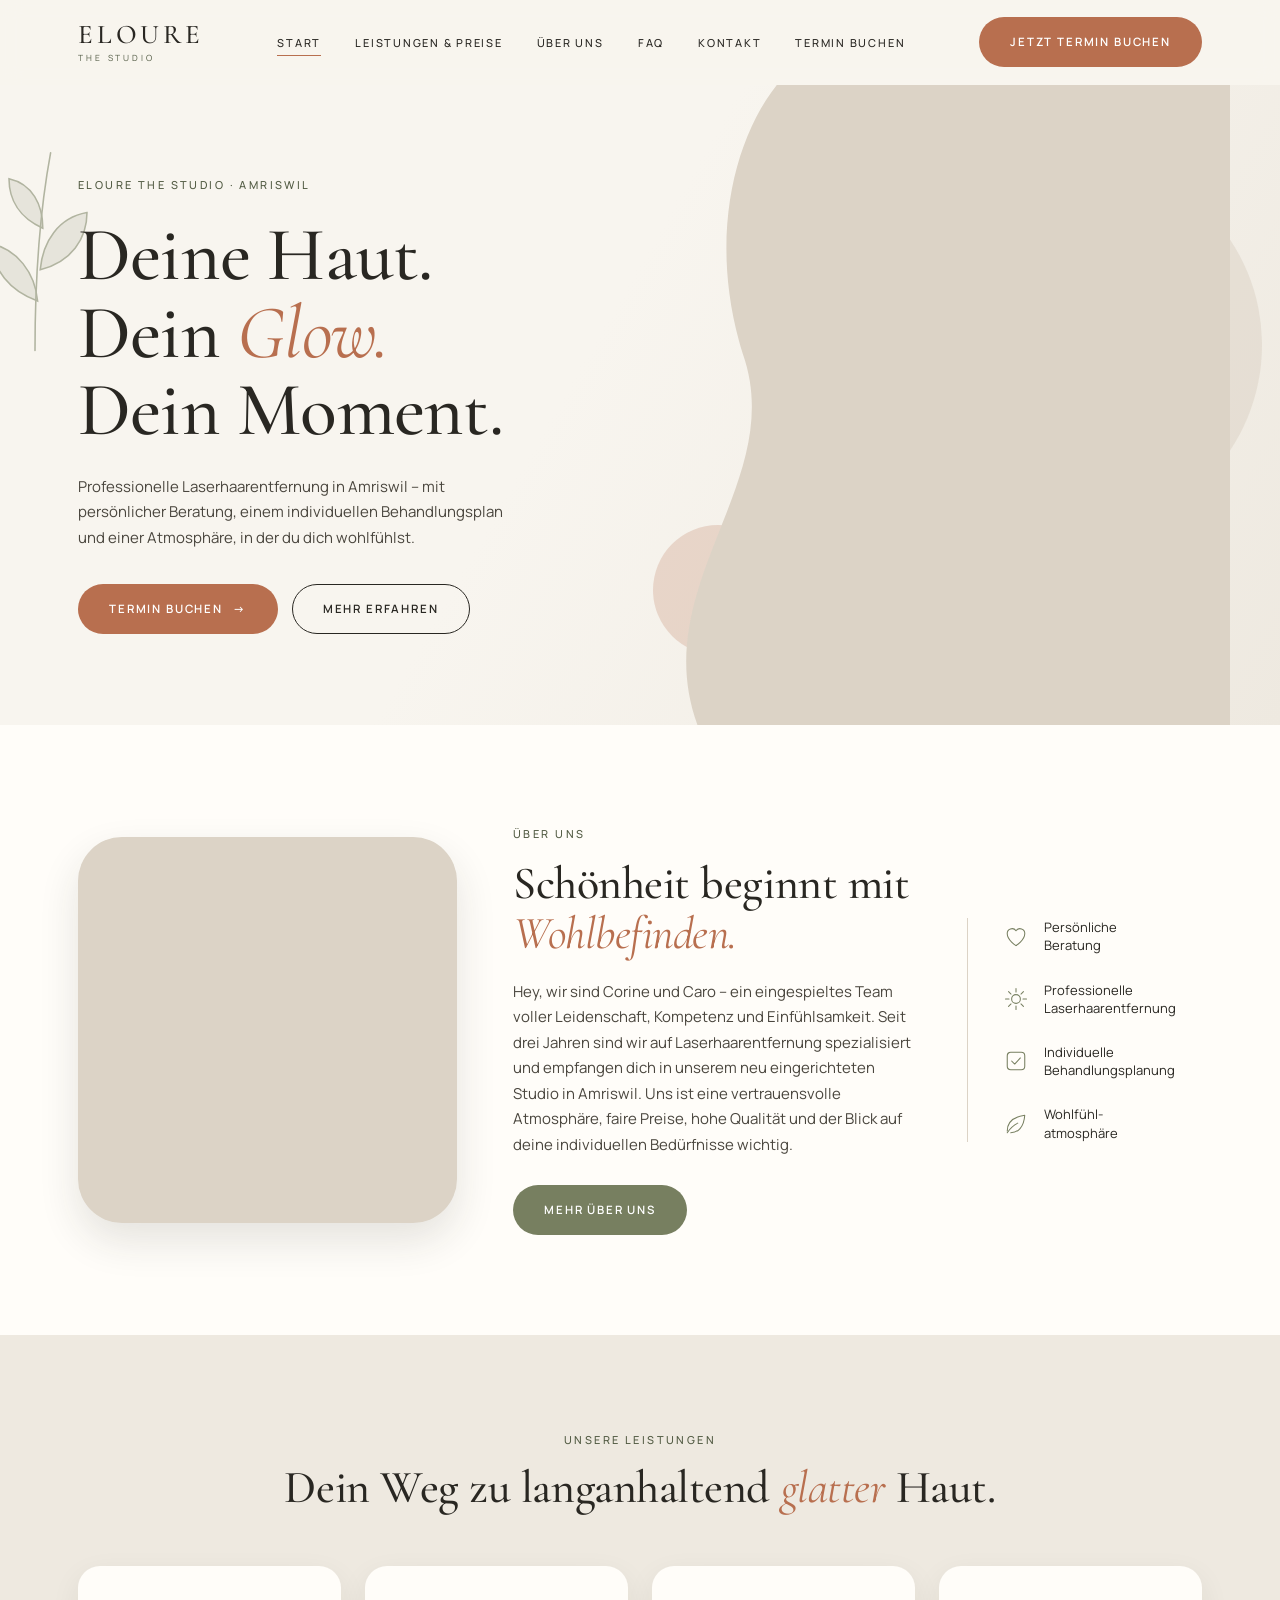
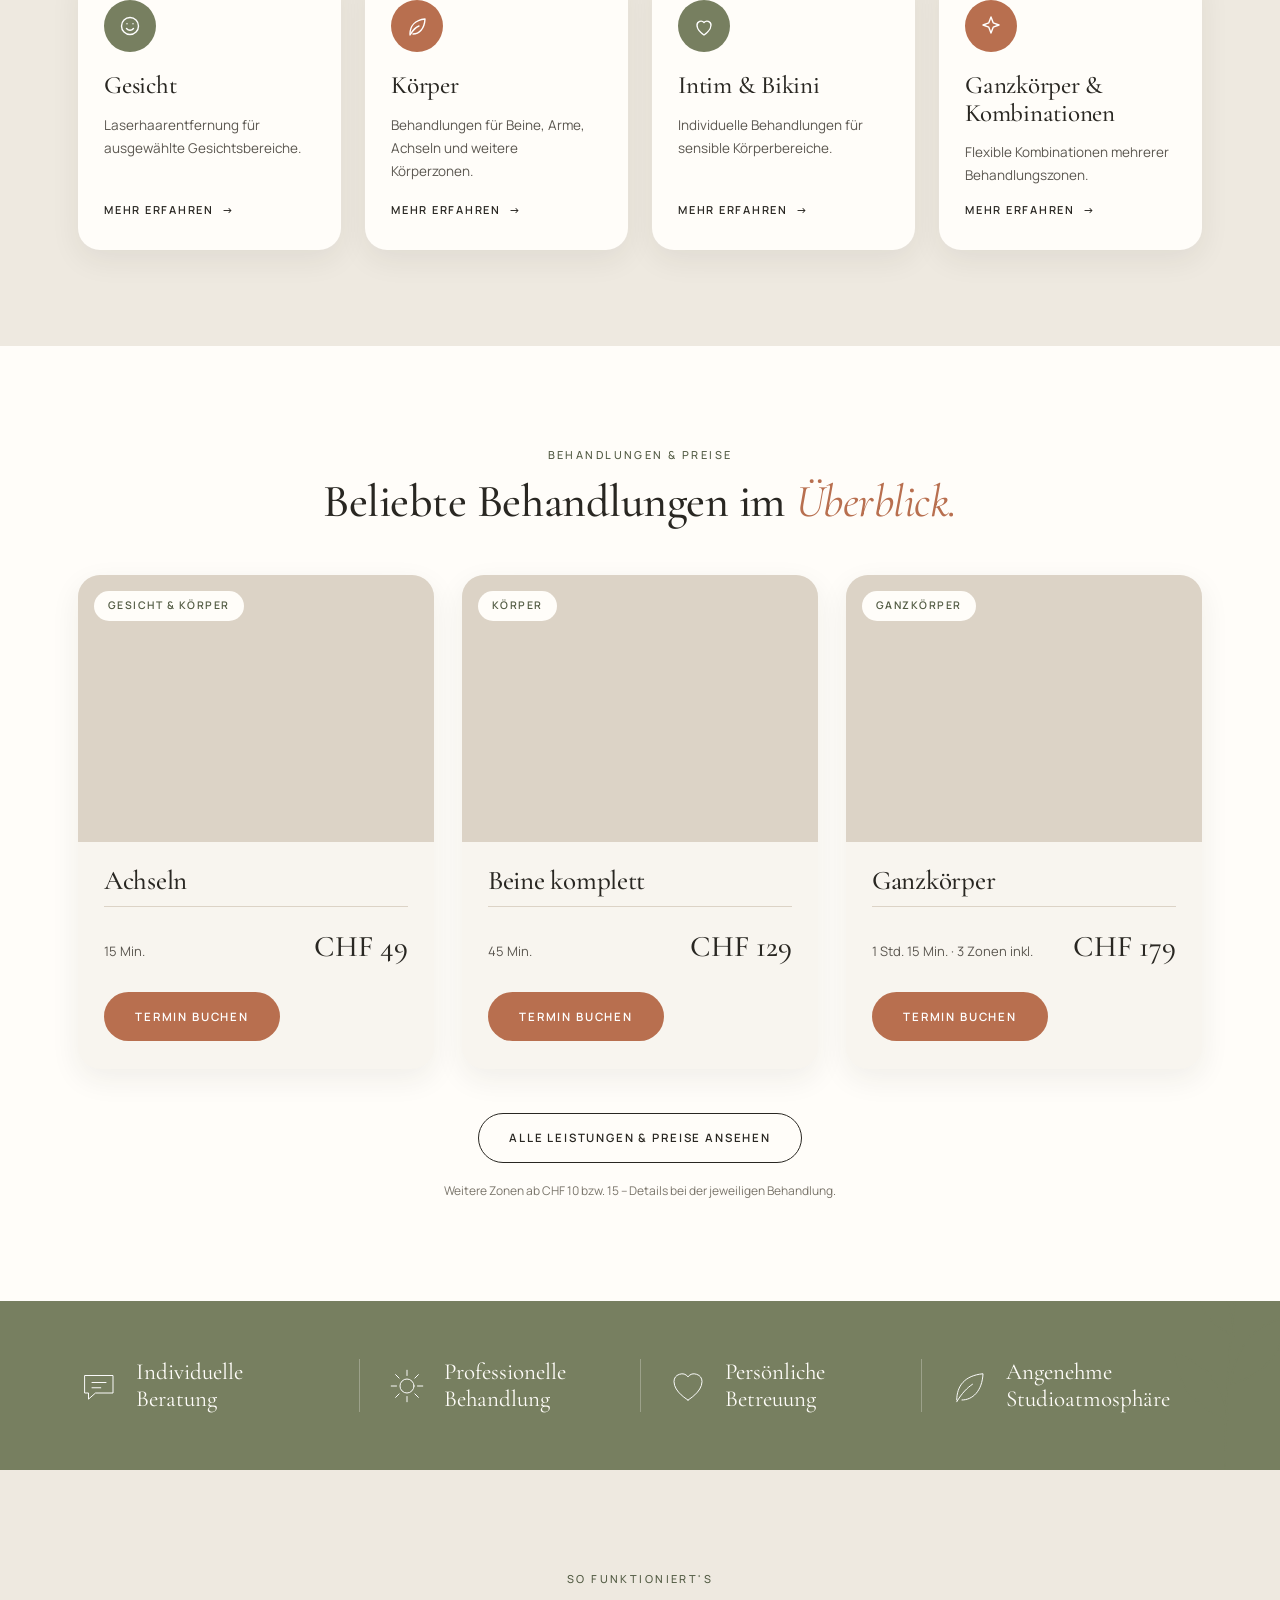
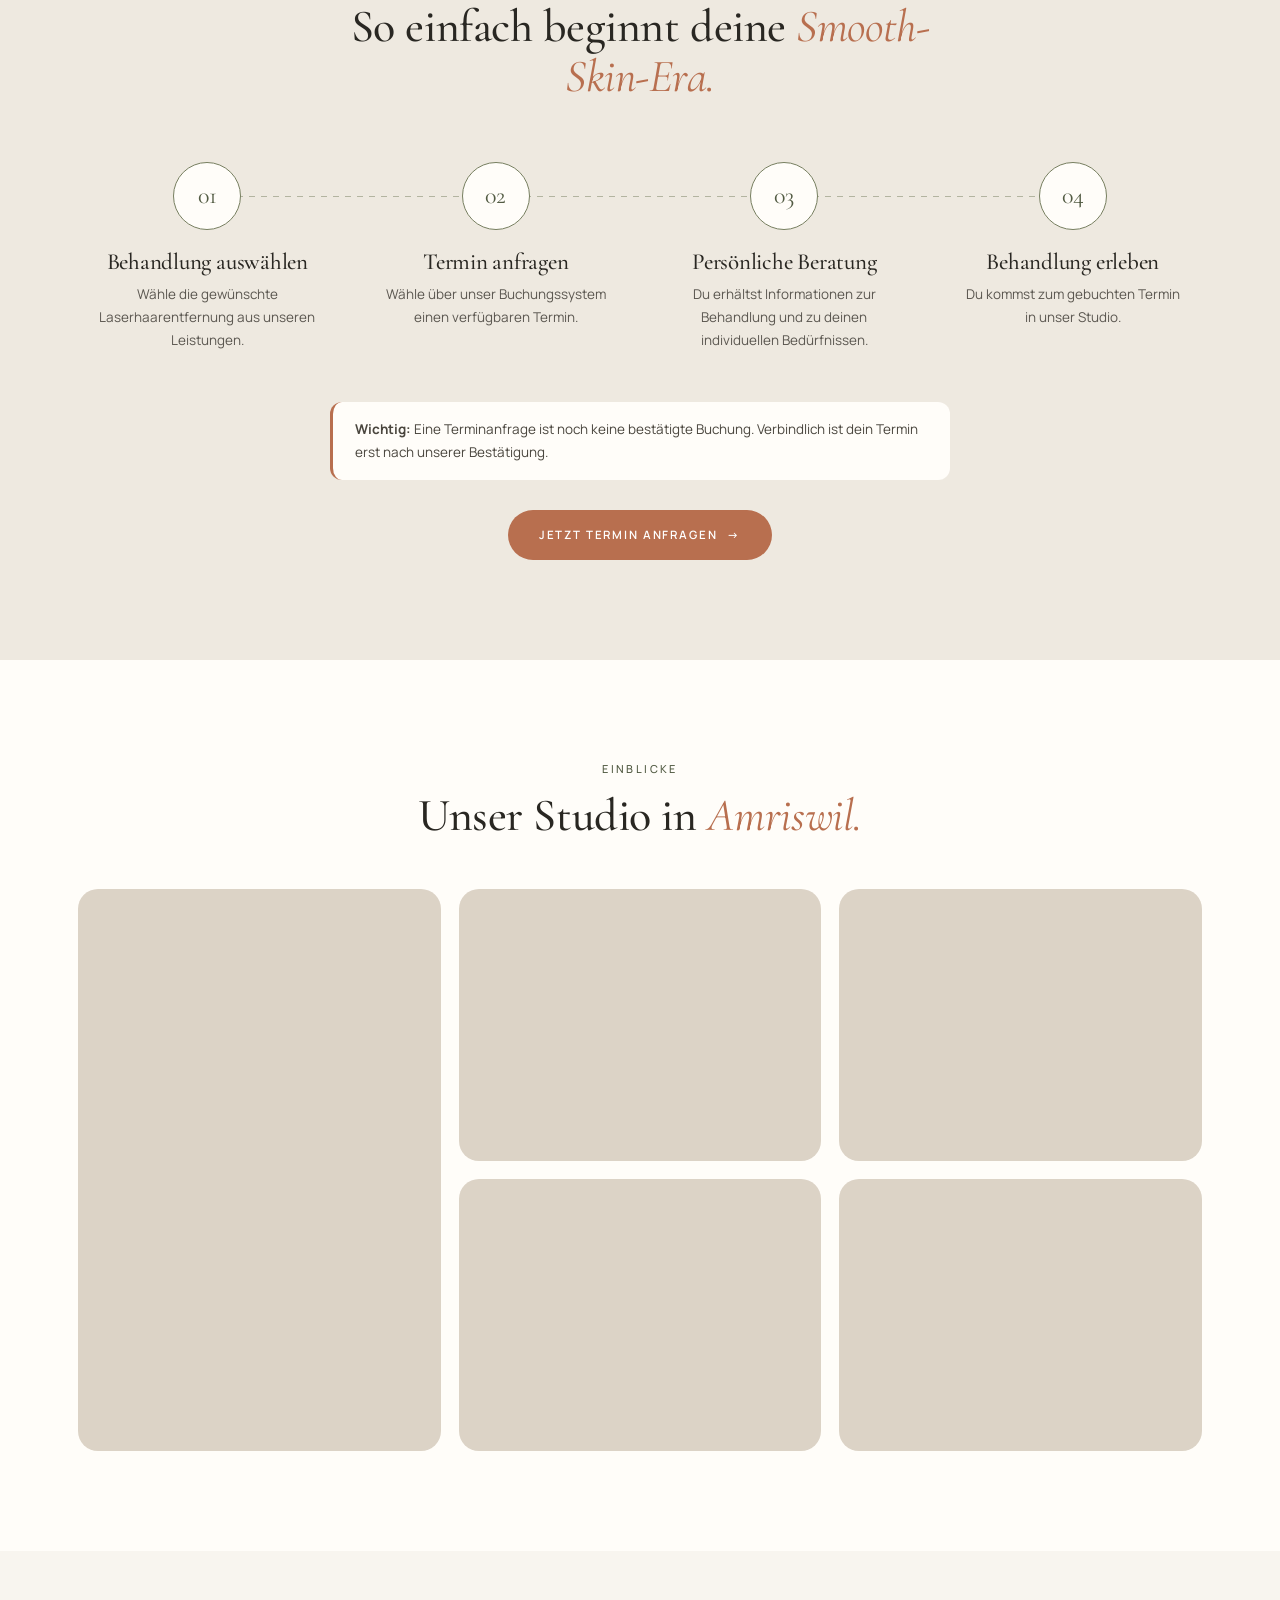
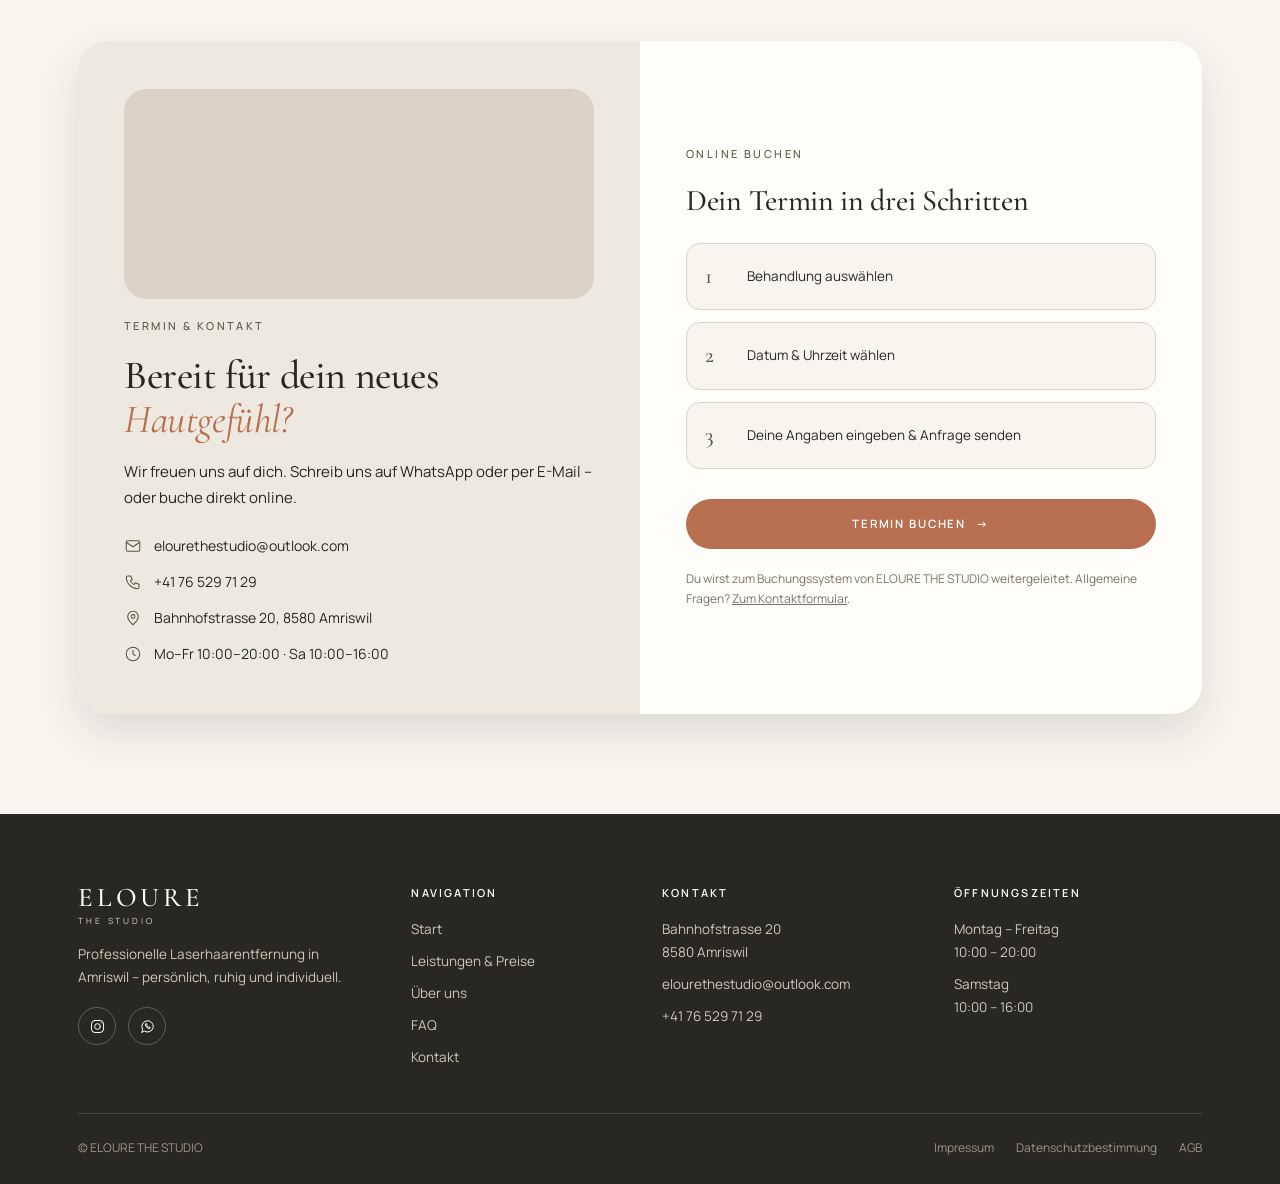
==== index.html @ a0a32c41 "ELOURE THE STUDIO: homepage prototype and Wix build guide Co-Authored-By: Claude Sonnet 5.5 <noreply" ====
<!doctype html>
<html lang="de">
<head>
<meta charset="utf-8">
<meta name="viewport" content="width=device-width, initial-scale=1">
<title>Laserhaarentfernung Amriswil | ELOURE THE STUDIO</title>
<meta name="description" content="Laserhaarentfernung in Amriswil bei ELOURE THE STUDIO: persönliche Beratung, transparente Preise und Behandlungen für Gesicht, Körper und Intimbereich. Jetzt Termin buchen.">
<link rel="preconnect" href="https://fonts.googleapis.com">
<link rel="preconnect" href="https://fonts.gstatic.com" crossorigin>
<link href="https://fonts.googleapis.com/css2?family=Cormorant+Garamond:ital,wght@0,400;0,500;0,600;1,400;1,500&family=DM+Serif+Display&family=Manrope:wght@400;500;600&display=swap" rel="stylesheet">
<style>
:root{
  --ivory:#F8F5EF; --cream:#EEE9E0; --white:#FFFDF9;
  --olive:#777F60; --olive-deep:#525B43; --terra:#B86F4F; --terra-dark:#a35f41;
  --espresso:#292722; --beige:#DCD3C6;
  --serif:'Cormorant Garamond',Georgia,serif; --display:'DM Serif Display',Georgia,serif; --sans:'Manrope',system-ui,sans-serif;
  --shadow:0 10px 30px rgba(41,39,34,.07); --shadow-lg:0 18px 40px rgba(41,39,34,.12);
  --ease:cubic-bezier(.22,.61,.36,1);
}
*{box-sizing:border-box;margin:0;padding:0}
html{scroll-behavior:smooth}
body{background:var(--ivory);color:var(--espresso);font-family:var(--sans);font-size:15px;line-height:1.7;-webkit-font-smoothing:antialiased;overflow-x:hidden}
img{display:block;max-width:100%}
a{color:inherit;text-decoration:none}
.wrap{max-width:1180px;margin:0 auto;padding:0 28px}
h1,h2,h3{font-family:var(--serif);font-weight:500;line-height:1.1;letter-spacing:-.01em}
h2{font-size:clamp(32px,4vw,46px)}
em.script{font-style:italic;color:var(--terra);font-weight:400}
.eyebrow{font-size:11px;letter-spacing:.22em;text-transform:uppercase;color:var(--olive-deep);font-weight:500}
.center{text-align:center}

/* buttons */
.btn{display:inline-flex;align-items:center;gap:10px;padding:14px 30px;border-radius:999px;font-size:11.5px;font-weight:600;letter-spacing:.16em;text-transform:uppercase;border:1px solid transparent;cursor:pointer;transition:transform .35s var(--ease),background .35s,box-shadow .35s,color .35s;font-family:var(--sans)}
.btn:hover{transform:translateY(-2px);box-shadow:0 10px 22px rgba(41,39,34,.14)}
.btn-terra{background:var(--terra);color:#fff}.btn-terra:hover{background:var(--terra-dark)}
.btn-olive{background:var(--olive);color:#fff}.btn-olive:hover{background:var(--olive-deep)}
.btn-ghost{border-color:var(--espresso);color:var(--espresso)}.btn-ghost:hover{background:var(--espresso);color:var(--ivory)}
.btn .arr{transition:transform .35s var(--ease)}.btn:hover .arr{transform:translateX(4px)}
.link{font-size:11px;letter-spacing:.16em;text-transform:uppercase;font-weight:600;display:inline-flex;gap:8px;align-items:center}
.link span{transition:transform .35s var(--ease)}.link:hover span{transform:translateX(4px)}

/* header */
header{position:sticky;top:0;z-index:50;background:rgba(248,245,239,.94);backdrop-filter:blur(10px);border-bottom:1px solid transparent;transition:border-color .3s}
header.scrolled{border-color:var(--beige)}
.nav{display:flex;align-items:center;justify-content:space-between;height:84px;gap:24px}
.logo{display:flex;flex-direction:column;line-height:1;font-family:var(--serif)}
.logo b{font-weight:500;font-size:27px;letter-spacing:.14em}
.logo small{font-family:var(--sans);font-size:8.5px;letter-spacing:.34em;margin-top:6px;color:var(--olive-deep)}
nav ul{display:flex;gap:34px;list-style:none}
nav a{font-size:11px;letter-spacing:.16em;text-transform:uppercase;font-weight:500;position:relative;padding:6px 0}
nav a::after{content:"";position:absolute;left:0;bottom:0;height:1px;width:100%;background:var(--terra);transform:scaleX(0);transform-origin:left;transition:transform .4s var(--ease)}
nav a:hover::after,nav a.active::after{transform:scaleX(1)}
.burger{display:none;background:none;border:0;width:40px;height:40px;cursor:pointer}
.burger span{display:block;height:1.5px;background:var(--espresso);margin:7px 8px;transition:.3s}

/* hero */
.hero{position:relative;background:linear-gradient(120deg,var(--ivory) 45%,var(--cream));overflow:hidden}
.hero .wrap{display:grid;grid-template-columns:1.05fr 1fr;align-items:center;min-height:640px;gap:20px}
.hero-copy{padding:70px 0;position:relative;z-index:2}
.hero h1{font-size:clamp(44px,6vw,76px);margin:22px 0 24px;line-height:1.02}
.hero h1 .line{display:block;overflow:hidden}
.hero h1 .line>span{display:block;transform:translateY(105%);animation:rise 1.1s var(--ease) forwards}
.hero h1 .line:nth-child(2)>span{animation-delay:.12s}.hero h1 .line:nth-child(3)>span{animation-delay:.24s}
@keyframes rise{to{transform:none}}
.hero p.lead{max-width:440px;color:#4a463e;margin-bottom:34px}
.hero .btns{display:flex;gap:14px;flex-wrap:wrap}
.hero-visual{position:relative;height:100%;min-height:560px;opacity:0;transform:translateY(26px);animation:fadeUp 1.3s .3s var(--ease) forwards}
@keyframes fadeUp{to{opacity:1;transform:none}}
.blob{position:absolute;border-radius:50%;background:var(--beige);opacity:.55;animation:float 9s ease-in-out infinite}
.blob.b1{width:380px;height:380px;right:-60px;top:70px}
.blob.b2{width:130px;height:130px;left:-10px;bottom:70px;background:var(--terra);opacity:.22;animation-delay:-3s}
@keyframes float{50%{transform:translateY(-14px)}}
.hero-img{position:absolute;inset:0 -28px 0 0;clip-path:url(#heroMask);-webkit-clip-path:url(#heroMask);background-size:cover;background-position:center}
.leaf{position:absolute;opacity:.55;pointer-events:none}
.hero .leaf{left:-30px;top:60px;width:130px;animation:sway 8s ease-in-out infinite;transform-origin:bottom}
@keyframes sway{50%{transform:rotate(4deg)}}

/* about */
.about{background:var(--white);padding:100px 0}
.about .wrap{display:grid;grid-template-columns:1fr 1.05fr .62fr;gap:56px;align-items:center}
.about-img{position:relative}
.about-img .photo{aspect-ratio:1/1.02;border-radius:44px 44px 44px 44px;background-size:cover;background-position:center;box-shadow:var(--shadow-lg)}
.about-img::before{content:"";position:absolute;left:-26px;bottom:-26px;width:170px;height:170px;border-radius:50%;background:var(--cream);z-index:-1}
.about h2{margin:14px 0 20px}
.about p{color:#4a463e;margin-bottom:28px}
.hl{list-style:none;border-left:1px solid var(--beige);padding-left:34px;display:grid;gap:26px}
.hl li{display:flex;gap:14px;align-items:center;font-size:13px;line-height:1.4}
.hl svg{flex:none;width:28px;height:28px;stroke:var(--olive);fill:none;stroke-width:1.2;stroke-linecap:round;stroke-linejoin:round}

/* services */
.services{background:var(--cream);padding:96px 0}
.services h2{margin:12px 0 54px}
.cards{display:grid;grid-template-columns:repeat(4,1fr);gap:24px}
.card{background:var(--white);border-radius:22px;padding:34px 26px 30px;box-shadow:var(--shadow);transition:transform .5s var(--ease),box-shadow .5s;display:flex;flex-direction:column;gap:14px}
.card:hover{transform:translateY(-8px);box-shadow:var(--shadow-lg)}
.ico{width:52px;height:52px;border-radius:50%;display:grid;place-items:center;background:var(--olive);transition:transform .5s var(--ease)}
.card:nth-child(even) .ico{background:var(--terra)}
.card:hover .ico{transform:scale(1.08) rotate(-4deg)}
.ico svg{width:24px;height:24px;stroke:#fff;fill:none;stroke-width:1.4;stroke-linecap:round;stroke-linejoin:round}
.card h3{font-size:25px;margin-top:6px}
.card p{font-size:13.5px;color:#5b5750;flex:1}

/* prices */
.prices{background:var(--white);padding:100px 0}
.prices h2{margin:12px 0 48px}
.pgrid{display:grid;grid-template-columns:repeat(3,1fr);gap:28px}
.pcard{background:var(--ivory);border-radius:22px;overflow:hidden;box-shadow:var(--shadow);transition:transform .5s var(--ease),box-shadow .5s}
.pcard:hover{transform:translateY(-6px);box-shadow:var(--shadow-lg)}
.pimg{aspect-ratio:4/3;overflow:hidden;position:relative}
.pimg div{position:absolute;inset:0;background-size:cover;background-position:center;transition:transform 1.1s var(--ease)}
.pcard:hover .pimg div{transform:scale(1.06)}
.pimg .tag{position:absolute;left:16px;top:16px;z-index:2;background:var(--white);border-radius:999px;padding:6px 14px;font-size:10.5px;letter-spacing:.14em;text-transform:uppercase;font-weight:600;color:var(--olive-deep)}
.pbody{padding:24px 26px 28px}
.pbody h3{font-size:27px}
.meta{display:flex;justify-content:space-between;align-items:baseline;margin:10px 0 20px;font-size:13px;color:#5b5750;border-top:1px solid var(--beige);padding-top:14px}
.meta strong{font-family:var(--serif);font-size:30px;font-weight:500;color:var(--espresso)}
.prices .more{margin-top:44px;text-align:center}
.pnote{font-size:12px;color:#7a756b;text-align:center;margin-top:18px}

/* experience band */
.band{background:var(--olive);color:var(--white);padding:58px 0;position:relative;overflow:hidden}
.band .wrap{display:grid;grid-template-columns:repeat(4,1fr)}
.bi{display:flex;gap:16px;align-items:center;padding:0 26px;border-left:1px solid rgba(255,253,249,.28)}
.bi:first-child{border-left:0;padding-left:0}
.bi svg{flex:none;width:42px;height:42px;stroke:#fff;fill:none;stroke-width:1.1;stroke-linecap:round;stroke-linejoin:round;transition:transform .5s var(--ease)}
.bi:hover svg{transform:translateY(-4px)}
.bi span{font-family:var(--serif);font-size:23px;line-height:1.15}
.band .leaf{right:-20px;bottom:-10px;width:150px;opacity:.35}

/* steps */
.steps{background:var(--cream);padding:100px 0}
.steps h2{margin:12px auto 60px;max-width:640px}
.srow{display:grid;grid-template-columns:repeat(4,1fr);gap:30px;position:relative}
.srow::before{content:"";position:absolute;top:34px;left:12%;right:12%;height:1px;background:var(--beige);background:repeating-linear-gradient(90deg,var(--olive) 0 6px,transparent 6px 12px);opacity:.5}
.step{text-align:center;position:relative}
.sn{width:68px;height:68px;border-radius:50%;background:var(--white);border:1px solid var(--olive);margin:0 auto 20px;display:grid;place-items:center;font-family:var(--serif);font-size:24px;color:var(--olive-deep);transition:.45s var(--ease);position:relative;z-index:1}
.step:hover .sn{background:var(--olive);color:#fff;transform:translateY(-4px)}
.step h3{font-size:23px;margin-bottom:8px}
.step p{font-size:13.5px;color:#5b5750;max-width:220px;margin:0 auto}
.snote{max-width:620px;margin:50px auto 30px;background:var(--white);border-left:3px solid var(--terra);border-radius:12px;padding:16px 22px;font-size:13.5px;color:#4a463e}
.steps .cta{text-align:center}

/* gallery */
.gallery{background:var(--white);padding:100px 0}
.gallery h2{margin:12px 0 48px}
.ggrid{display:grid;grid-template-columns:repeat(3,1fr);gap:18px}
.g{border-radius:20px;overflow:hidden;position:relative}
.g div{background-size:cover;background-position:center;transition:transform 1.1s var(--ease);height:100%;aspect-ratio:4/3}
.g:hover div{transform:scale(1.06)}
.g.tall{grid-row:span 2}.g.tall div{aspect-ratio:auto;min-height:100%}
.g.crop div{background-size:auto 150%;background-position:78% 0}

/* contact */
.contact{background:var(--ivory);padding:90px 0 100px}
.cbox{display:grid;grid-template-columns:1fr 1fr;background:var(--white);border-radius:30px;overflow:hidden;box-shadow:var(--shadow-lg)}
.cleft{background:var(--cream);padding:48px 46px;display:flex;flex-direction:column;gap:18px;position:relative}
.cleft .photo{height:210px;border-radius:22px;background-size:cover;background-position:center}
.cleft h2{font-size:clamp(30px,3.4vw,40px)}
.cd{display:grid;gap:12px;font-size:14px;margin-top:6px}
.cd div{display:flex;gap:12px;align-items:flex-start}
.cd svg{flex:none;width:18px;height:18px;margin-top:3px;stroke:var(--olive-deep);fill:none;stroke-width:1.4;stroke-linecap:round;stroke-linejoin:round}
.cd a:hover{color:var(--terra)}
.cright{padding:48px 46px;display:flex;flex-direction:column;justify-content:center;gap:20px}
.cright h3{font-size:30px}
.bk{display:grid;gap:12px;margin:6px 0 10px}
.bk div{display:flex;align-items:center;gap:14px;padding:14px 18px;border:1px solid var(--beige);border-radius:14px;font-size:13.5px;background:var(--ivory)}
.bk b{font-family:var(--serif);font-size:22px;color:var(--olive-deep);font-weight:500;width:28px}
.cright small{font-size:12px;color:#7a756b}

/* footer */
footer{background:var(--espresso);color:#cfc8ba;padding:70px 0 26px;font-size:13.5px}
.fg{display:grid;grid-template-columns:1.4fr 1fr 1.2fr 1.2fr;gap:44px;padding-bottom:44px;border-bottom:1px solid rgba(255,253,249,.12)}
footer .logo b{color:var(--white)}footer .logo small{color:var(--beige)}
footer p{margin-top:18px;max-width:280px;line-height:1.7}
footer h4{font-size:11px;letter-spacing:.2em;text-transform:uppercase;color:var(--white);margin-bottom:16px;font-weight:600}
footer ul{list-style:none;display:grid;gap:9px}
footer a:hover{color:var(--white)}
.soc{display:flex;gap:12px;margin-top:18px}
.soc a{width:38px;height:38px;border:1px solid rgba(255,253,249,.25);border-radius:50%;display:grid;place-items:center;transition:.35s}
.soc a:hover{background:var(--terra);border-color:var(--terra)}
.soc svg{width:17px;height:17px;stroke:#fff;fill:none;stroke-width:1.4;stroke-linecap:round;stroke-linejoin:round}
.fb{display:flex;justify-content:space-between;flex-wrap:wrap;gap:12px;padding-top:24px;font-size:12px;color:#9d968a}
.fb div{display:flex;gap:22px;flex-wrap:wrap}

/* reveal */
.rv{opacity:0;transform:translateY(28px);transition:opacity .9s var(--ease),transform .9s var(--ease)}
.rv.in{opacity:1;transform:none}
.d1{transition-delay:.1s}.d2{transition-delay:.2s}.d3{transition-delay:.3s}

/* responsive */
@media(max-width:980px){
  nav{position:absolute;left:0;right:0;top:84px;background:var(--ivory);border-bottom:1px solid var(--beige);max-height:0;overflow:hidden;transition:max-height .5s var(--ease)}
  nav.open{max-height:420px}
  nav ul{flex-direction:column;gap:0;padding:8px 28px 22px}
  nav li a{display:block;padding:14px 0;border-bottom:1px solid var(--cream)}
  .burger{display:block}.nav>.btn{display:none}
  .hero .wrap{grid-template-columns:1fr;min-height:0;gap:0}
  .hero-copy{padding:46px 0 24px}
  .hero-visual{min-height:440px;margin:0 -28px}
  .hero-img{inset:0}
  .about .wrap{grid-template-columns:1fr;gap:40px}
  .hl{border-left:0;padding-left:0;border-top:1px solid var(--beige);padding-top:30px;grid-template-columns:1fr 1fr}
  .cards{grid-template-columns:1fr 1fr}
  .pgrid{grid-template-columns:1fr;max-width:480px;margin:0 auto}
  .band .wrap{grid-template-columns:1fr 1fr;gap:34px 0}
  .bi:nth-child(3){border-left:0;padding-left:0}
  .srow{grid-template-columns:1fr 1fr;gap:44px 20px}.srow::before{display:none}
  .ggrid{grid-template-columns:1fr 1fr}.g.tall{grid-column:1/-1;grid-row:auto}.g.tall div{aspect-ratio:4/3}
  .cbox{grid-template-columns:1fr}
  .fg{grid-template-columns:1fr 1fr}
}
@media(max-width:560px){
  .wrap{padding:0 20px}
  .about,.services,.prices,.steps,.gallery{padding:70px 0}
  .cards{grid-template-columns:1fr}
  .hl{grid-template-columns:1fr}
  .band .wrap{grid-template-columns:1fr}.bi{border-left:0;padding-left:0}
  .srow{grid-template-columns:1fr}
  .cleft,.cright{padding:34px 24px}
  .fg{grid-template-columns:1fr}
  .hero .btns .btn{flex:1;justify-content:center;padding:14px 18px;white-space:nowrap}
  .hero>.leaf{display:none}
}
@media(prefers-reduced-motion:reduce){
  *{animation:none!important;transition:none!important}
  .rv,.hero-visual,.hero h1 .line>span{opacity:1!important;transform:none!important}
}
</style>
</head>
<body>

<!-- organic hero mask (objectBoundingBox so it scales with the box) -->
<svg width="0" height="0" style="position:absolute" aria-hidden="true"><defs>
  <clipPath id="heroMask" clipPathUnits="objectBoundingBox">
    <path d="M0.2,0 L1,0 L1,1 L0.06,1 C-0.03,0.78 0.22,0.62 0.14,0.42 C0.08,0.25 0.12,0.09 0.2,0 Z"/>
  </clipPath>
  <symbol id="leafSvg" viewBox="0 0 100 160"><g fill="none" stroke="#777F60" stroke-width="1.2" stroke-linecap="round"><path d="M50 158 C50 110 52 60 62 6"/><path d="M52 120 C30 112 18 96 16 76 C36 80 50 98 52 120Z" fill="#777F60" fill-opacity=".25"/><path d="M54 96 C78 90 90 72 90 52 C68 56 56 74 54 96Z" fill="#777F60" fill-opacity=".25"/><path d="M56 64 C38 56 30 42 30 26 C48 30 56 46 56 64Z" fill="#777F60" fill-opacity=".25"/></g></symbol>
</defs></svg>

<header id="top">
  <div class="wrap nav">
    <a class="logo" href="#top" aria-label="ELOURE THE STUDIO – Start"><b>ELOURE</b><small>THE STUDIO</small></a>
    <nav id="nav" aria-label="Hauptnavigation">
      <ul>
        <li><a class="active" href="#top">Start</a></li>
        <li><a href="#leistungen">Leistungen &amp; Preise</a></li>
        <li><a href="#ueber-uns">Über uns</a></li>
        <li><a href="https://www.elourethestudio.ch/faq">FAQ</a></li>
        <li><a href="#kontakt">Kontakt</a></li>
        <li><a href="https://www.elourethestudio.ch/book-online">Termin buchen</a></li>
      </ul>
    </nav>
    <a class="btn btn-terra" href="https://www.elourethestudio.ch/book-online">Jetzt Termin buchen</a>
    <button class="burger" id="burger" aria-label="Menü öffnen" aria-expanded="false"><span></span><span></span></button>
  </div>
</header>

<main>
<!-- 1 HERO -->
<section class="hero">
  <div class="wrap">
    <div class="hero-copy">
      <div class="eyebrow">ELOURE THE STUDIO · Amriswil</div>
      <h1>
        <span class="line"><span>Deine Haut.</span></span>
        <span class="line"><span>Dein <em class="script">Glow.</em></span></span>
        <span class="line"><span>Dein Moment.</span></span>
      </h1>
      <p class="lead">Professionelle Laserhaarentfernung in Amriswil – mit persönlicher Beratung, einem individuellen Behandlungsplan und einer Atmosphäre, in der du dich wohlfühlst.</p>
      <div class="btns">
        <a class="btn btn-terra" href="https://www.elourethestudio.ch/book-online">Termin buchen <span class="arr">→</span></a>
        <a class="btn btn-ghost" href="#ueber-uns">Mehr erfahren</a>
      </div>
    </div>
    <div class="hero-visual">
      <div class="blob b1"></div><div class="blob b2"></div>
      <div class="hero-img" data-img="hero" role="img" aria-label="Corine und Caro im ELOURE Studio in Amriswil"></div>
    </div>
  </div>
  <svg class="leaf" viewBox="0 0 100 160"><use href="#leafSvg"/></svg>
</section>

<!-- 2 ABOUT -->
<section class="about" id="ueber-uns">
  <div class="wrap">
    <div class="about-img rv"><div class="photo" data-img="about" role="img" aria-label="Das Team von ELOURE THE STUDIO"></div></div>
    <div class="rv d1">
      <div class="eyebrow">Über uns</div>
      <h2>Schönheit beginnt mit <em class="script">Wohlbefinden.</em></h2>
      <p>Hey, wir sind Corine und Caro – ein eingespieltes Team voller Leidenschaft, Kompetenz und Einfühlsamkeit. Seit drei Jahren sind wir auf Laserhaarentfernung spezialisiert und empfangen dich in unserem neu eingerichteten Studio in Amriswil. Uns ist eine vertrauensvolle Atmosphäre, faire Preise, hohe Qualität und der Blick auf deine individuellen Bedürfnisse wichtig.</p>
      <a class="btn btn-olive" href="https://www.elourethestudio.ch/über-uns">Mehr über uns</a>
    </div>
    <ul class="hl rv d2">
      <li><svg viewBox="0 0 32 32"><path d="M16 27s-10-6.2-10-13.5A5.5 5.5 0 0 1 16 10a5.5 5.5 0 0 1 10 3.5C26 20.800 16 27 16 27Z"/></svg>Persönliche<br>Beratung</li>
      <li><svg viewBox="0 0 32 32"><circle cx="16" cy="16" r="5"/><path d="M16 4v4M16 24v4M4 16h4M24 16h4M7.500 7.500l2.800 2.800M21.700 21.700l2.800 2.800M7.500 24.500l2.800-2.800M21.700 10.300l2.800-2.800"/></svg>Professionelle<br>Laserhaarentfernung</li>
      <li><svg viewBox="0 0 32 32"><rect x="6" y="6" width="20" height="20" rx="4"/><path d="M11 16l3.500 3.500L21 12.500"/></svg>Individuelle<br>Behandlungsplanung</li>
      <li><svg viewBox="0 0 32 32"><path d="M6 24c0-9 6-16 20-18-1 14-8 20-16 20"/><path d="M6 26c4-6 8-9 12-11"/></svg>Wohlfühl-<br>atmosphäre</li>
    </ul>
  </div>
</section>

<!-- 3 SERVICES -->
<section class="services" id="leistungen">
  <div class="wrap center">
    <div class="eyebrow rv">Unsere Leistungen</div>
    <h2 class="rv d1">Dein Weg zu langanhaltend <em class="script">glatter</em> Haut.</h2>
    <div class="cards" style="text-align:left">
      <article class="card rv">
        <div class="ico"><svg viewBox="0 0 24 24"><circle cx="12" cy="12" r="8.500"/><path d="M8.500 14.500c1 1.200 2 1.800 3.500 1.800s2.500-.6 3.500-1.800M9 9.800h.01M15 9.800h.01"/></svg></div>
        <h3>Gesicht</h3><p>Laserhaarentfernung für ausgewählte Gesichtsbereiche.</p>
        <a class="link" href="https://www.elourethestudio.ch/book-online">Mehr erfahren <span>→</span></a>
      </article>
      <article class="card rv d1">
        <div class="ico"><svg viewBox="0 0 24 24"><path d="M5 20c0-8 5-14 15-15-.5 10-6 15-12 15"/><path d="M5 21c3-5 6-8 9-9"/></svg></div>
        <h3>Körper</h3><p>Behandlungen für Beine, Arme, Achseln und weitere Körperzonen.</p>
        <a class="link" href="https://www.elourethestudio.ch/book-online">Mehr erfahren <span>→</span></a>
      </article>
      <article class="card rv d2">
        <div class="ico"><svg viewBox="0 0 24 24"><path d="M12 21s-7-4.500-7-10a4 4 0 0 1 7-2.500A4 4 0 0 1 19 11c0 5.500-7 10-7 10Z"/></svg></div>
        <h3>Intim &amp; Bikini</h3><p>Individuelle Behandlungen für sensible Körperbereiche.</p>
        <a class="link" href="https://www.elourethestudio.ch/book-online">Mehr erfahren <span>→</span></a>
      </article>
      <article class="card rv d3">
        <div class="ico"><svg viewBox="0 0 24 24"><path d="M12 3l2.200 5.800L20 11l-5.800 2.200L12 19l-2.200-5.800L4 11l5.800-2.200Z"/></svg></div>
        <h3>Ganzkörper &amp; Kombinationen</h3><p>Flexible Kombinationen mehrerer Behandlungszonen.</p>
        <a class="link" href="https://www.elourethestudio.ch/book-online">Mehr erfahren <span>→</span></a>
      </article>
    </div>
  </div>
</section>

<!-- 4 PRICES -->
<section class="prices">
  <div class="wrap center">
    <div class="eyebrow rv">Behandlungen &amp; Preise</div>
    <h2 class="rv d1">Beliebte Behandlungen im <em class="script">Überblick.</em></h2>
    <div class="pgrid" style="text-align:left">
      <article class="pcard rv">
        <div class="pimg"><span class="tag">Gesicht &amp; Körper</span><div data-img="p1" role="img" aria-label="Behandlungsraum mit Laser"></div></div>
        <div class="pbody"><h3>Achseln</h3>
          <div class="meta"><span>15 Min.</span><strong>CHF 49</strong></div>
          <a class="btn btn-terra" href="https://www.elourethestudio.ch/book-online">Termin buchen</a></div>
      </article>
      <article class="pcard rv d1">
        <div class="pimg"><span class="tag">Körper</span><div data-img="p2" role="img" aria-label="Beine – Laserhaarentfernung"></div></div>
        <div class="pbody"><h3>Beine komplett</h3>
          <div class="meta"><span>45 Min.</span><strong>CHF 129</strong></div>
          <a class="btn btn-terra" href="https://www.elourethestudio.ch/book-online">Termin buchen</a></div>
      </article>
      <article class="pcard rv d2">
        <div class="pimg"><span class="tag">Ganzkörper</span><div data-img="p3" role="img" aria-label="Behandlungsliege am Fenster"></div></div>
        <div class="pbody"><h3>Ganzkörper</h3>
          <div class="meta"><span>1 Std. 15 Min. · 3 Zonen inkl.</span><strong>CHF 179</strong></div>
          <a class="btn btn-terra" href="https://www.elourethestudio.ch/book-online">Termin buchen</a></div>
      </article>
    </div>
    <div class="more rv"><a class="btn btn-ghost" href="https://www.elourethestudio.ch/book-online">Alle Leistungen &amp; Preise ansehen</a></div>
    <p class="pnote">Weitere Zonen ab CHF 10 bzw. 15 – Details bei der jeweiligen Behandlung.</p>
  </div>
</section>

<!-- 5 EXPERIENCE BAND -->
<section class="band">
  <div class="wrap">
    <div class="bi rv"><svg viewBox="0 0 48 48"><path d="M8 12h32v20H20l-8 7v-7H8Z"/><path d="M16 20h16M16 26h10"/></svg><span>Individuelle<br>Beratung</span></div>
    <div class="bi rv d1"><svg viewBox="0 0 48 48"><circle cx="24" cy="24" r="8"/><path d="M24 6v6M24 36v6M6 24h6M36 24h6M11 11l4 4M33 33l4 4M11 37l4-4M33 15l4-4"/></svg><span>Professionelle<br>Behandlung</span></div>
    <div class="bi rv d2"><svg viewBox="0 0 48 48"><path d="M24 40S8 31 8 19a9 9 0 0 1 16-5.500A9 9 0 0 1 40 19c0 12-16 21-16 21Z"/></svg><span>Persönliche<br>Betreuung</span></div>
    <div class="bi rv d3"><svg viewBox="0 0 48 48"><path d="M10 40c0-16 9-28 30-30-1 20-12 30-24 30"/><path d="M10 42c6-10 12-16 18-20"/></svg><span>Angenehme<br>Studioatmosphäre</span></div>
  </div>
  <svg class="leaf" viewBox="0 0 100 160"><use href="#leafSvg"/></svg>
</section>

<!-- 6 STEPS -->
<section class="steps" id="so-geht-es">
  <div class="wrap center">
    <div class="eyebrow rv">So funktioniert's</div>
    <h2 class="rv d1">So einfach beginnt deine <em class="script">Smooth-Skin-Era.</em></h2>
    <div class="srow">
      <div class="step rv"><div class="sn">01</div><h3>Behandlung auswählen</h3><p>Wähle die gewünschte Laserhaarentfernung aus unseren Leistungen.</p></div>
      <div class="step rv d1"><div class="sn">02</div><h3>Termin anfragen</h3><p>Wähle über unser Buchungssystem einen verfügbaren Termin.</p></div>
      <div class="step rv d2"><div class="sn">03</div><h3>Persönliche Beratung</h3><p>Du erhältst Informationen zur Behandlung und zu deinen individuellen Bedürfnissen.</p></div>
      <div class="step rv d3"><div class="sn">04</div><h3>Behandlung erleben</h3><p>Du kommst zum gebuchten Termin in unser Studio.</p></div>
    </div>
    <div class="snote rv" style="text-align:left"><strong>Wichtig:</strong> Eine Terminanfrage ist noch keine bestätigte Buchung. Verbindlich ist dein Termin erst nach unserer Bestätigung.</div>
    <div class="cta rv"><a class="btn btn-terra" href="https://www.elourethestudio.ch/book-online">Jetzt Termin anfragen <span class="arr">→</span></a></div>
  </div>
</section>

<!-- 7 REVIEWS: intentionally omitted until verified reviews are supplied by the business -->

<!-- 8 GALLERY -->
<section class="gallery">
  <div class="wrap center">
    <div class="eyebrow rv">Einblicke</div>
    <h2 class="rv d1">Unser Studio in <em class="script">Amriswil.</em></h2>
    <div class="ggrid">
      <div class="g tall rv"><div data-img="g1" role="img" aria-label="Porträt aus dem ELOURE Studio"></div></div>
      <div class="g rv d1"><div data-img="g2" role="img" aria-label="Loungebereich im Studio in Amriswil"></div></div>
      <div class="g rv d2"><div data-img="g3" role="img" aria-label="Empfangsbereich mit Sofa"></div></div>
      <div class="g rv d1"><div data-img="g4" role="img" aria-label="Sessel und Details im Studio"></div></div>
      <div class="g crop rv d2"><div data-img="g5" role="img" aria-label="Laserhaarentfernung im Behandlungsraum"></div></div>
    </div>
  </div>
</section>

<!-- 9 CONTACT / BOOKING -->
<section class="contact" id="kontakt">
  <div class="wrap">
    <div class="cbox rv">
      <div class="cleft">
        <div class="photo" data-img="contact" role="img" aria-label="Studio ELOURE THE STUDIO"></div>
        <div class="eyebrow">Termin &amp; Kontakt</div>
        <h2>Bereit für dein neues <em class="script">Hautgefühl?</em></h2>
        <p>Wir freuen uns auf dich. Schreib uns auf WhatsApp oder per E-Mail – oder buche direkt online.</p>
        <div class="cd">
          <div><svg viewBox="0 0 24 24"><rect x="3" y="5" width="18" height="14" rx="2"/><path d="m3 7 9 6 9-6"/></svg><a href="mailto:elourethestudio@outlook.com">elourethestudio@outlook.com</a></div>
          <div><svg viewBox="0 0 24 24"><path d="M5 4h4l2 5-2.500 1.500a11 11 0 0 0 5 5L15 13l5 2v4a2 2 0 0 1-2 2A16 16 0 0 1 3 6a2 2 0 0 1 2-2Z"/></svg><a href="tel:+41765297129">+41 76 529 71 29</a></div>
          <div><svg viewBox="0 0 24 24"><path d="M12 21s7-6 7-11a7 7 0 0 0-14 0c0 5 7 11 7 11Z"/><circle cx="12" cy="10" r="2.500"/></svg><span>Bahnhofstrasse 20, 8580 Amriswil</span></div>
          <div><svg viewBox="0 0 24 24"><circle cx="12" cy="12" r="9"/><path d="M12 7v5l3 2"/></svg><span>Mo–Fr 10:00–20:00 · Sa 10:00–16:00</span></div>
        </div>
      </div>
      <div class="cright">
        <div class="eyebrow">Online buchen</div>
        <h3>Dein Termin in drei Schritten</h3>
        <div class="bk">
          <div><b>1</b>Behandlung auswählen</div>
          <div><b>2</b>Datum &amp; Uhrzeit wählen</div>
          <div><b>3</b>Deine Angaben eingeben &amp; Anfrage senden</div>
        </div>
        <a class="btn btn-terra" style="justify-content:center" href="https://www.elourethestudio.ch/book-online">Termin buchen <span class="arr">→</span></a>
        <small>Du wirst zum Buchungssystem von ELOURE THE STUDIO weitergeleitet. Allgemeine Fragen? <a href="https://www.elourethestudio.ch/kontakt" style="text-decoration:underline">Zum Kontaktformular</a>.</small>
      </div>
    </div>
  </div>
</section>
</main>

<!-- 10 FOOTER -->
<footer>
  <div class="wrap">
    <div class="fg">
      <div><div class="logo"><b>ELOURE</b><small>THE STUDIO</small></div>
        <p>Professionelle Laserhaarentfernung in Amriswil – persönlich, ruhig und individuell.</p>
        <div class="soc">
          <a href="https://www.instagram.com/elourethestudio/" aria-label="Instagram"><svg viewBox="0 0 24 24"><rect x="3.500" y="3.500" width="17" height="17" rx="5"/><circle cx="12" cy="12" r="4"/><path d="M17 7h.01"/></svg></a>
          <a href="https://wa.me/41765297129" aria-label="WhatsApp"><svg viewBox="0 0 24 24"><path d="M4 20l1.200-4A8 8 0 1 1 8 18.800Z"/><path d="M9 9c0 3 3 6 6 6l1-1.500-2-1-1 .8c-1-.4-1.800-1.200-2.200-2.200l.8-1-1-2Z"/></svg></a>
        </div></div>
      <div><h4>Navigation</h4><ul>
        <li><a href="#top">Start</a></li><li><a href="#leistungen">Leistungen &amp; Preise</a></li><li><a href="#ueber-uns">Über uns</a></li>
        <li><a href="https://www.elourethestudio.ch/faq">FAQ</a></li><li><a href="#kontakt">Kontakt</a></li></ul></div>
      <div><h4>Kontakt</h4><ul>
        <li>Bahnhofstrasse 20<br>8580 Amriswil</li>
        <li><a href="mailto:elourethestudio@outlook.com">elourethestudio@outlook.com</a></li>
        <li><a href="tel:+41765297129">+41 76 529 71 29</a></li></ul></div>
      <div><h4>Öffnungszeiten</h4><ul><li>Montag – Freitag<br>10:00 – 20:00</li><li>Samstag<br>10:00 – 16:00</li></ul></div>
    </div>
    <div class="fb"><span>© ELOURE THE STUDIO</span>
      <div><a href="https://www.elourethestudio.ch/impressum">Impressum</a><a href="https://www.elourethestudio.ch/datenschutz">Datenschutzbestimmung</a><a href="https://www.elourethestudio.ch/agb-s">AGB</a></div></div>
  </div>
</footer>

<script>
/* ---- Image slots: swap any URL here. Source: existing elourethestudio.ch (Wix media) ---- */
const M = id => 'https://static.wixstatic.com/media/f14793_' + id;
const IMG = {
  hero:    M('0ae965cafab846c69457e983a71c6c59~mv2.jpg'),
  about:   M('93edd57865de4724a748453eaeb11b84~mv2.jpg'),
  p1:      M('a96d7c360a554929a100d1abd6c85127~mv2.jpg'), // Behandlungsraum mit Gerät
  p2:      M('2489266460db4c8389c0dcc891e5ef5df000.jpg'), // Beine
  p3:      M('22fbf6da50b64f9694b16ca4e96ffaac~mv2.jpg'), // Liege am Fenster
  g1:      M('048f74aae3764bd8a38413b3c969d9f1~mv2.jpg'), // Porträt (s/w)
  g2:      M('42461ac764c748b5b9c458745de9daae~mv2.jpg'), // Lounge
  g3:      M('9418a88802834b36bd161a8a40cde83d~mv2.jpg'), // Sofa
  g4:      M('5fc8c0ae8a6e4ae89e8b21cfe57c8aa3~mv2.jpg'), // Sessel-Detail
  g5:      M('32595ce4209b456998c01eb082e23c8cf000.jpg'), // Behandlung (Videoframe, beschnitten)
  contact: M('0ae965cafab846c69457e983a71c6c59~mv2.jpg')
  // nicht verwendet: 7940294f… (Wandschild "THE BULLSHIT" – passt nicht zur Marke)
};
document.querySelectorAll('[data-img]').forEach(el=>{
  el.style.backgroundImage = `url("${IMG[el.dataset.img]}")`;
  el.style.backgroundColor = '#DCD3C6';
});
/* nav */
const nav=document.getElementById('nav'),b=document.getElementById('burger');
b.addEventListener('click',()=>{const o=nav.classList.toggle('open');b.setAttribute('aria-expanded',o)});
nav.querySelectorAll('a').forEach(a=>a.addEventListener('click',()=>{nav.classList.remove('open');b.setAttribute('aria-expanded',false)}));
const hd=document.querySelector('header');
addEventListener('scroll',()=>hd.classList.toggle('scrolled',scrollY>10),{passive:true});
/* reveal */
const io=new IntersectionObserver(es=>es.forEach(e=>{if(e.isIntersecting){e.target.classList.add('in');io.unobserve(e.target)}}),{threshold:.15});
document.querySelectorAll('.rv').forEach(el=>io.observe(el));
</script>
</body>
</html>
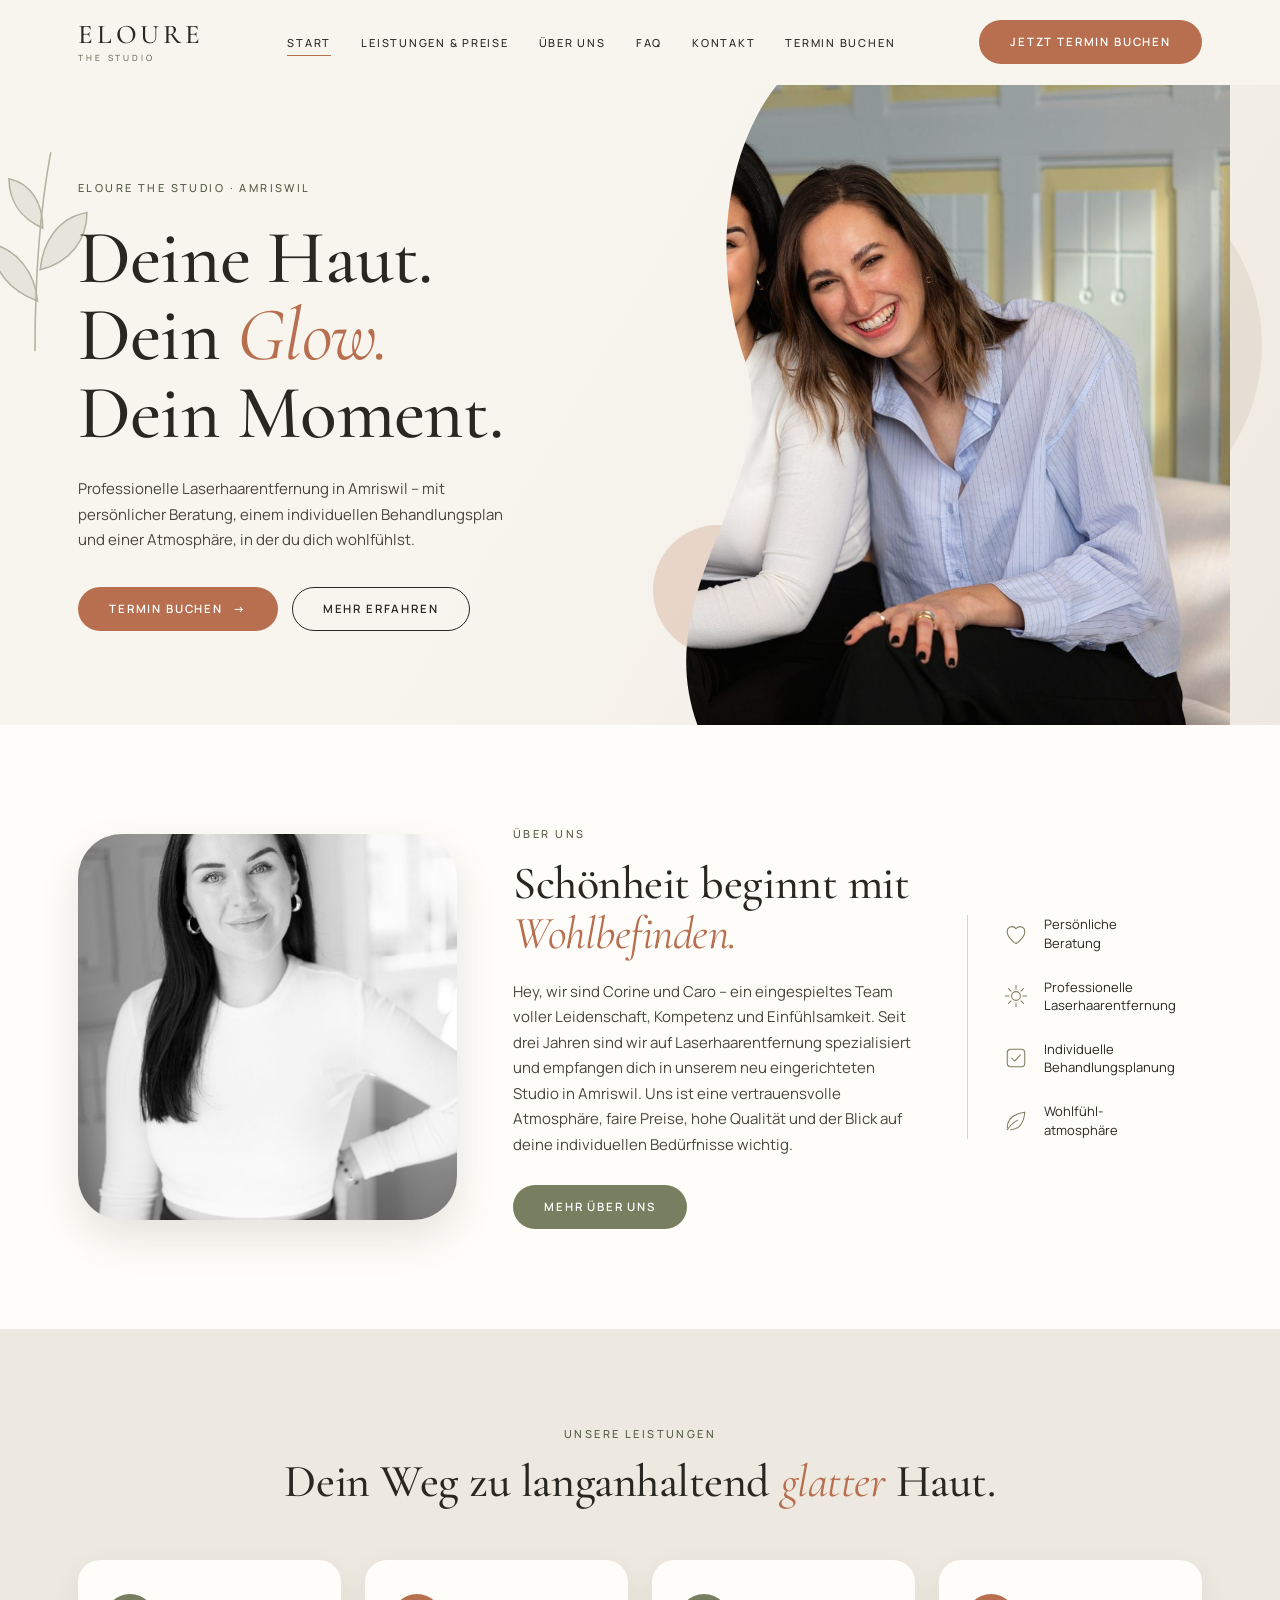
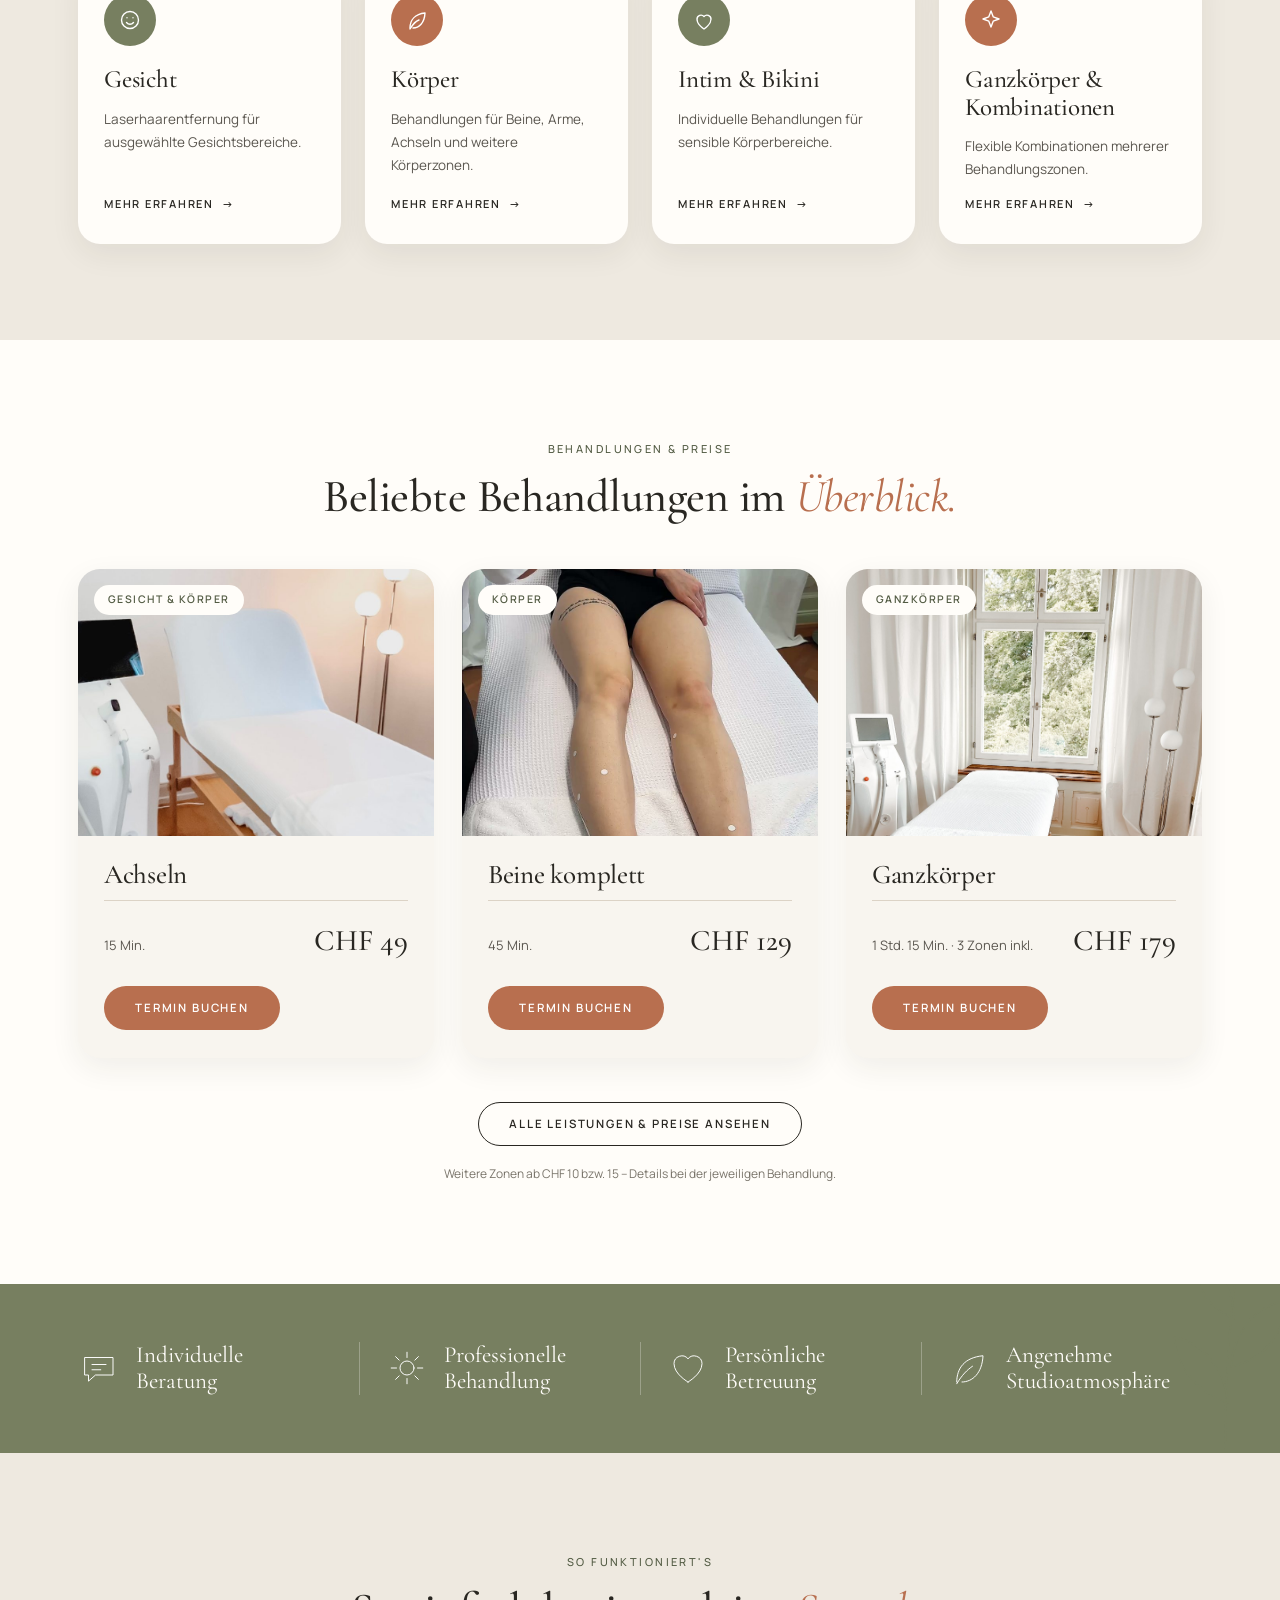
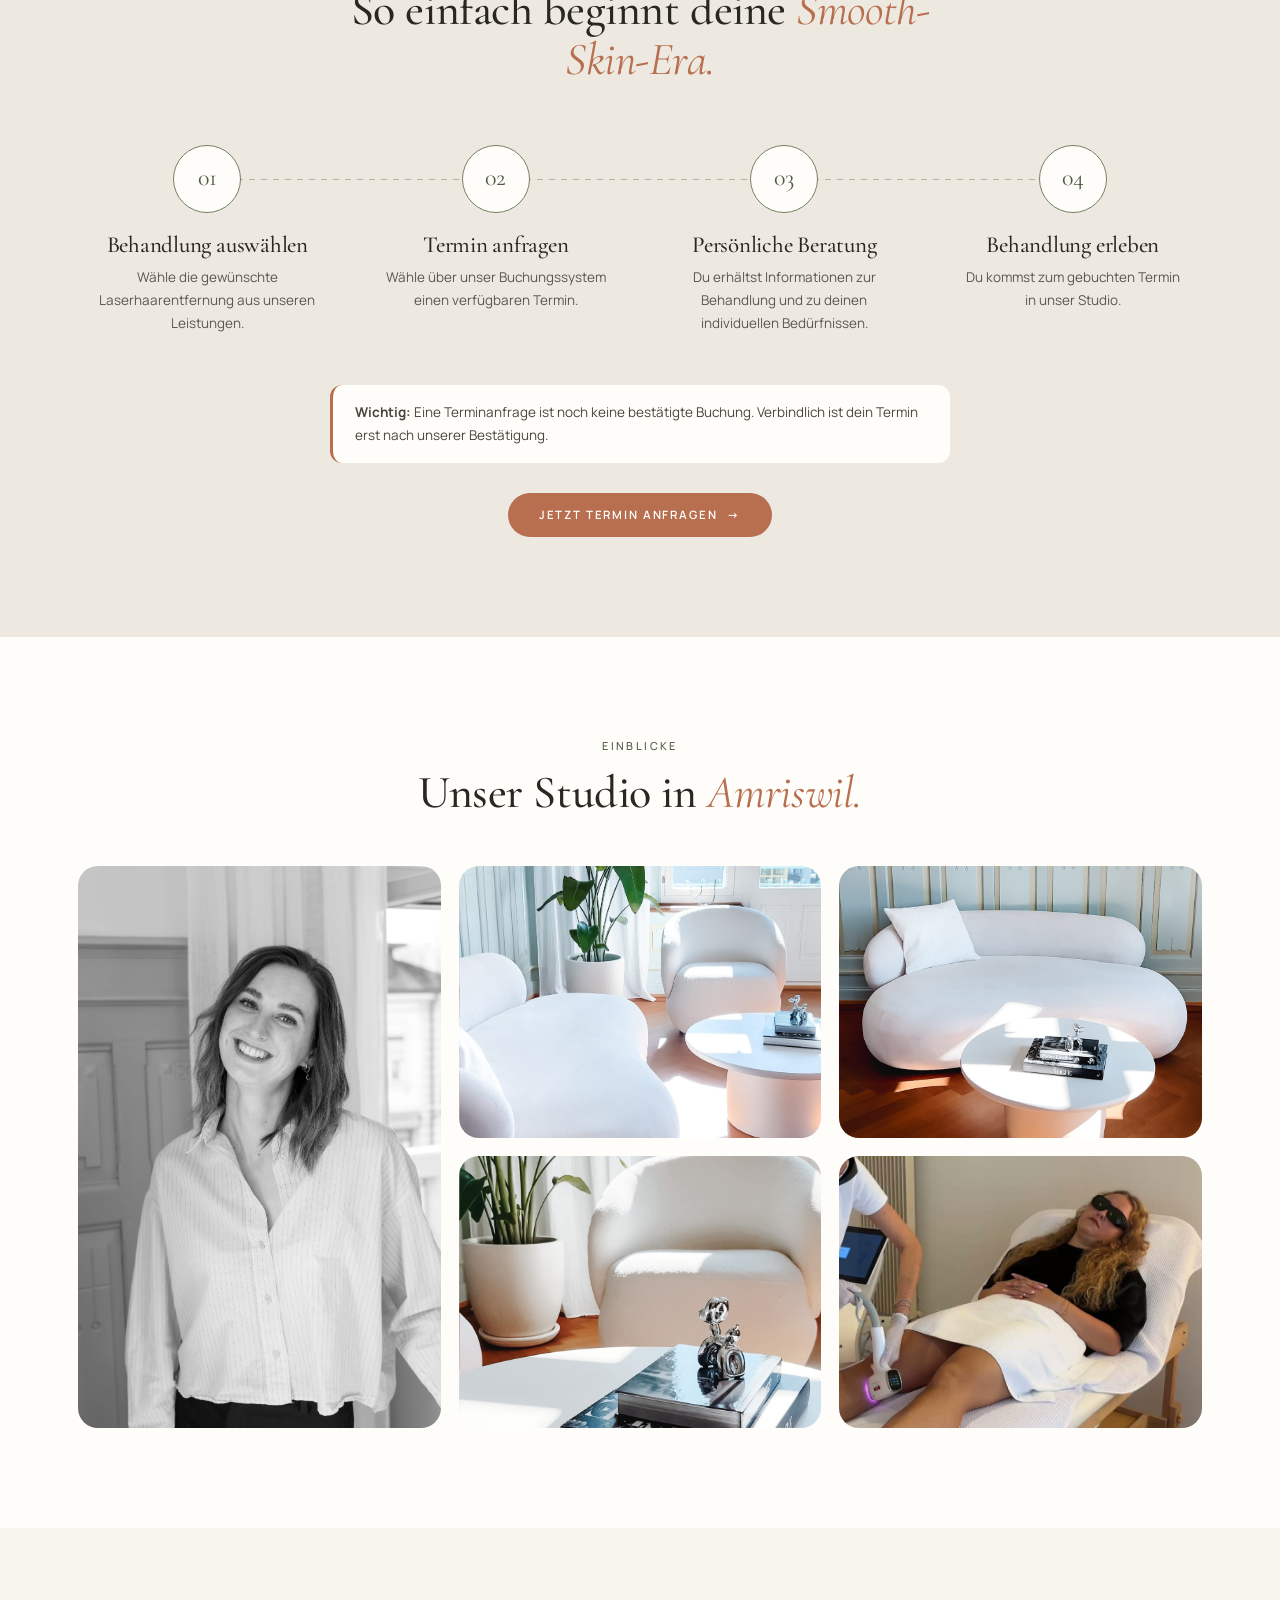
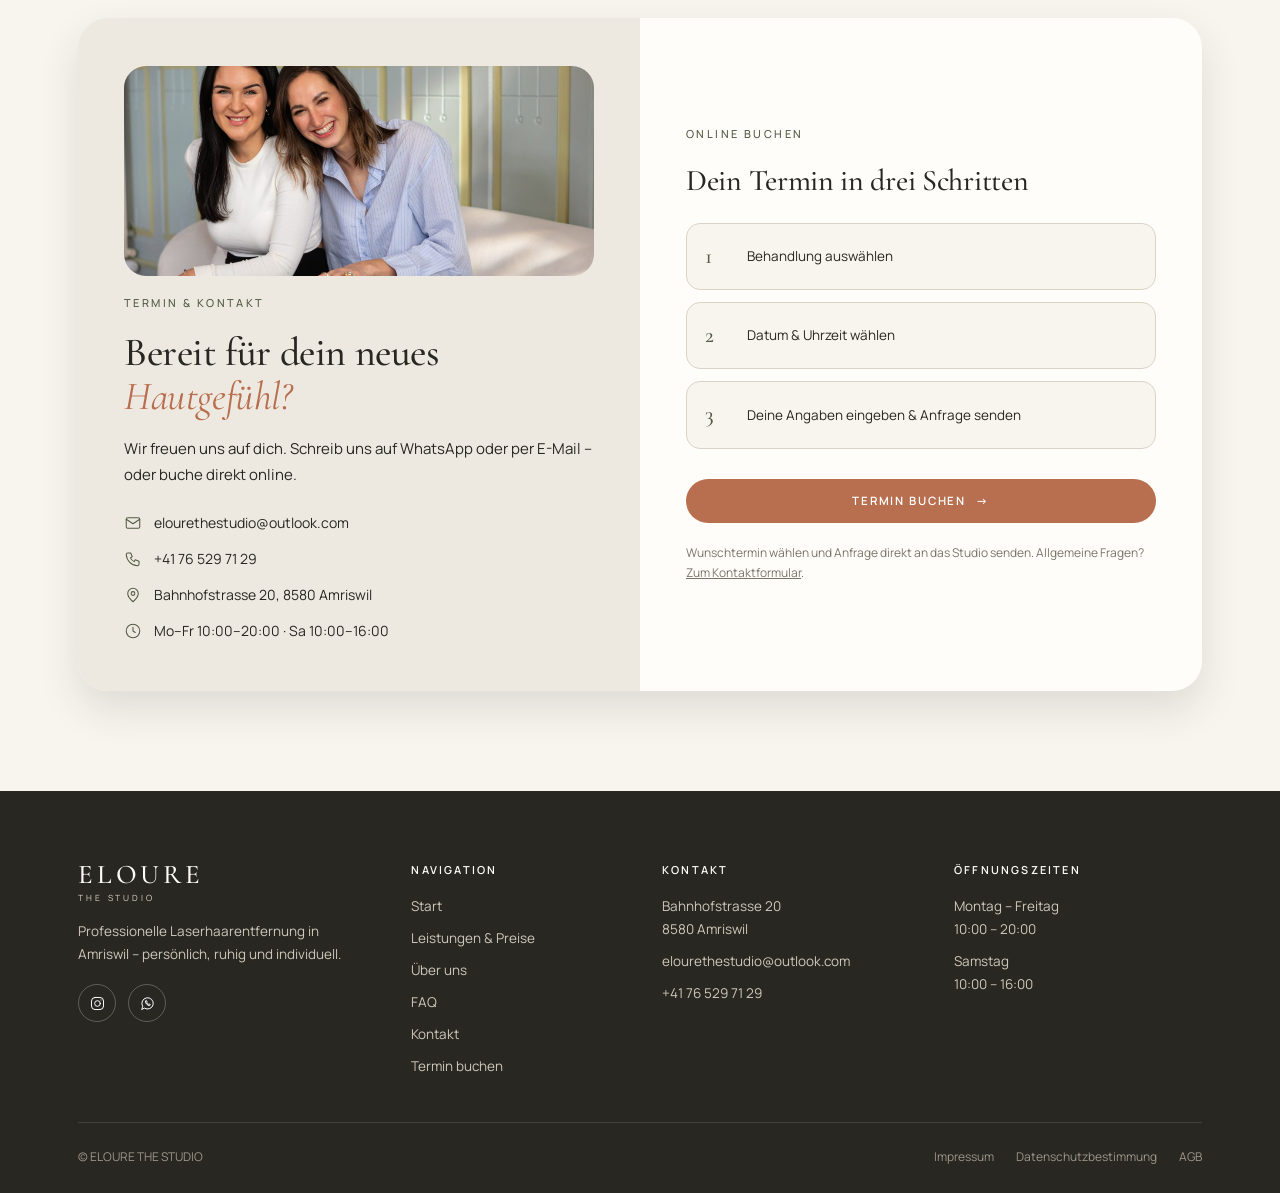
==== commit f7cd4f9b: "Multi-page site: Leistungen, Über uns, FAQ, Kontakt, Termin buchen; local images; booking request fl" ====
--- a/index.html
+++ b/index.html
@@ -8,51 +8,8 @@
 <link rel="preconnect" href="https://fonts.googleapis.com">
 <link rel="preconnect" href="https://fonts.gstatic.com" crossorigin>
 <link href="https://fonts.googleapis.com/css2?family=Cormorant+Garamond:ital,wght@0,400;0,500;0,600;1,400;1,500&family=DM+Serif+Display&family=Manrope:wght@400;500;600&display=swap" rel="stylesheet">
+<link rel="stylesheet" href="assets/site.css">
 <style>
-:root{
-  --ivory:#F8F5EF; --cream:#EEE9E0; --white:#FFFDF9;
-  --olive:#777F60; --olive-deep:#525B43; --terra:#B86F4F; --terra-dark:#a35f41;
-  --espresso:#292722; --beige:#DCD3C6;
-  --serif:'Cormorant Garamond',Georgia,serif; --display:'DM Serif Display',Georgia,serif; --sans:'Manrope',system-ui,sans-serif;
-  --shadow:0 10px 30px rgba(41,39,34,.07); --shadow-lg:0 18px 40px rgba(41,39,34,.12);
-  --ease:cubic-bezier(.22,.61,.36,1);
-}
-*{box-sizing:border-box;margin:0;padding:0}
-html{scroll-behavior:smooth}
-body{background:var(--ivory);color:var(--espresso);font-family:var(--sans);font-size:15px;line-height:1.7;-webkit-font-smoothing:antialiased;overflow-x:hidden}
-img{display:block;max-width:100%}
-a{color:inherit;text-decoration:none}
-.wrap{max-width:1180px;margin:0 auto;padding:0 28px}
-h1,h2,h3{font-family:var(--serif);font-weight:500;line-height:1.1;letter-spacing:-.01em}
-h2{font-size:clamp(32px,4vw,46px)}
-em.script{font-style:italic;color:var(--terra);font-weight:400}
-.eyebrow{font-size:11px;letter-spacing:.22em;text-transform:uppercase;color:var(--olive-deep);font-weight:500}
-.center{text-align:center}
-
-/* buttons */
-.btn{display:inline-flex;align-items:center;gap:10px;padding:14px 30px;border-radius:999px;font-size:11.5px;font-weight:600;letter-spacing:.16em;text-transform:uppercase;border:1px solid transparent;cursor:pointer;transition:transform .35s var(--ease),background .35s,box-shadow .35s,color .35s;font-family:var(--sans)}
-.btn:hover{transform:translateY(-2px);box-shadow:0 10px 22px rgba(41,39,34,.14)}
-.btn-terra{background:var(--terra);color:#fff}.btn-terra:hover{background:var(--terra-dark)}
-.btn-olive{background:var(--olive);color:#fff}.btn-olive:hover{background:var(--olive-deep)}
-.btn-ghost{border-color:var(--espresso);color:var(--espresso)}.btn-ghost:hover{background:var(--espresso);color:var(--ivory)}
-.btn .arr{transition:transform .35s var(--ease)}.btn:hover .arr{transform:translateX(4px)}
-.link{font-size:11px;letter-spacing:.16em;text-transform:uppercase;font-weight:600;display:inline-flex;gap:8px;align-items:center}
-.link span{transition:transform .35s var(--ease)}.link:hover span{transform:translateX(4px)}
-
-/* header */
-header{position:sticky;top:0;z-index:50;background:rgba(248,245,239,.94);backdrop-filter:blur(10px);border-bottom:1px solid transparent;transition:border-color .3s}
-header.scrolled{border-color:var(--beige)}
-.nav{display:flex;align-items:center;justify-content:space-between;height:84px;gap:24px}
-.logo{display:flex;flex-direction:column;line-height:1;font-family:var(--serif)}
-.logo b{font-weight:500;font-size:27px;letter-spacing:.14em}
-.logo small{font-family:var(--sans);font-size:8.5px;letter-spacing:.34em;margin-top:6px;color:var(--olive-deep)}
-nav ul{display:flex;gap:34px;list-style:none}
-nav a{font-size:11px;letter-spacing:.16em;text-transform:uppercase;font-weight:500;position:relative;padding:6px 0}
-nav a::after{content:"";position:absolute;left:0;bottom:0;height:1px;width:100%;background:var(--terra);transform:scaleX(0);transform-origin:left;transition:transform .4s var(--ease)}
-nav a:hover::after,nav a.active::after{transform:scaleX(1)}
-.burger{display:none;background:none;border:0;width:40px;height:40px;cursor:pointer}
-.burger span{display:block;height:1.5px;background:var(--espresso);margin:7px 8px;transition:.3s}
-
 /* hero */
 .hero{position:relative;background:linear-gradient(120deg,var(--ivory) 45%,var(--cream));overflow:hidden}
 .hero .wrap{display:grid;grid-template-columns:1.05fr 1fr;align-items:center;min-height:640px;gap:20px}
@@ -167,33 +124,7 @@
 .bk b{font-family:var(--serif);font-size:22px;color:var(--olive-deep);font-weight:500;width:28px}
 .cright small{font-size:12px;color:#7a756b}
 
-/* footer */
-footer{background:var(--espresso);color:#cfc8ba;padding:70px 0 26px;font-size:13.5px}
-.fg{display:grid;grid-template-columns:1.4fr 1fr 1.2fr 1.2fr;gap:44px;padding-bottom:44px;border-bottom:1px solid rgba(255,253,249,.12)}
-footer .logo b{color:var(--white)}footer .logo small{color:var(--beige)}
-footer p{margin-top:18px;max-width:280px;line-height:1.7}
-footer h4{font-size:11px;letter-spacing:.2em;text-transform:uppercase;color:var(--white);margin-bottom:16px;font-weight:600}
-footer ul{list-style:none;display:grid;gap:9px}
-footer a:hover{color:var(--white)}
-.soc{display:flex;gap:12px;margin-top:18px}
-.soc a{width:38px;height:38px;border:1px solid rgba(255,253,249,.25);border-radius:50%;display:grid;place-items:center;transition:.35s}
-.soc a:hover{background:var(--terra);border-color:var(--terra)}
-.soc svg{width:17px;height:17px;stroke:#fff;fill:none;stroke-width:1.4;stroke-linecap:round;stroke-linejoin:round}
-.fb{display:flex;justify-content:space-between;flex-wrap:wrap;gap:12px;padding-top:24px;font-size:12px;color:#9d968a}
-.fb div{display:flex;gap:22px;flex-wrap:wrap}
-
-/* reveal */
-.rv{opacity:0;transform:translateY(28px);transition:opacity .9s var(--ease),transform .9s var(--ease)}
-.rv.in{opacity:1;transform:none}
-.d1{transition-delay:.1s}.d2{transition-delay:.2s}.d3{transition-delay:.3s}
-
-/* responsive */
 @media(max-width:980px){
-  nav{position:absolute;left:0;right:0;top:84px;background:var(--ivory);border-bottom:1px solid var(--beige);max-height:0;overflow:hidden;transition:max-height .5s var(--ease)}
-  nav.open{max-height:420px}
-  nav ul{flex-direction:column;gap:0;padding:8px 28px 22px}
-  nav li a{display:block;padding:14px 0;border-bottom:1px solid var(--cream)}
-  .burger{display:block}.nav>.btn{display:none}
   .hero .wrap{grid-template-columns:1fr;min-height:0;gap:0}
   .hero-copy{padding:46px 0 24px}
   .hero-visual{min-height:440px;margin:0 -28px}
@@ -207,27 +138,23 @@
   .srow{grid-template-columns:1fr 1fr;gap:44px 20px}.srow::before{display:none}
   .ggrid{grid-template-columns:1fr 1fr}.g.tall{grid-column:1/-1;grid-row:auto}.g.tall div{aspect-ratio:4/3}
   .cbox{grid-template-columns:1fr}
-  .fg{grid-template-columns:1fr 1fr}
 }
 @media(max-width:560px){
-  .wrap{padding:0 20px}
   .about,.services,.prices,.steps,.gallery{padding:70px 0}
   .cards{grid-template-columns:1fr}
   .hl{grid-template-columns:1fr}
   .band .wrap{grid-template-columns:1fr}.bi{border-left:0;padding-left:0}
   .srow{grid-template-columns:1fr}
   .cleft,.cright{padding:34px 24px}
-  .fg{grid-template-columns:1fr}
   .hero .btns .btn{flex:1;justify-content:center;padding:14px 18px;white-space:nowrap}
   .hero>.leaf{display:none}
 }
 @media(prefers-reduced-motion:reduce){
-  *{animation:none!important;transition:none!important}
-  .rv,.hero-visual,.hero h1 .line>span{opacity:1!important;transform:none!important}
+  .hero-visual,.hero h1 .line>span{opacity:1!important;transform:none!important}
 }
 </style>
 </head>
-<body>
+<body data-page="home">
 
 <!-- organic hero mask (objectBoundingBox so it scales with the box) -->
 <svg width="0" height="0" style="position:absolute" aria-hidden="true"><defs>
@@ -237,23 +164,7 @@
   <symbol id="leafSvg" viewBox="0 0 100 160"><g fill="none" stroke="#777F60" stroke-width="1.2" stroke-linecap="round"><path d="M50 158 C50 110 52 60 62 6"/><path d="M52 120 C30 112 18 96 16 76 C36 80 50 98 52 120Z" fill="#777F60" fill-opacity=".25"/><path d="M54 96 C78 90 90 72 90 52 C68 56 56 74 54 96Z" fill="#777F60" fill-opacity=".25"/><path d="M56 64 C38 56 30 42 30 26 C48 30 56 46 56 64Z" fill="#777F60" fill-opacity=".25"/></g></symbol>
 </defs></svg>
 
-<header id="top">
-  <div class="wrap nav">
-    <a class="logo" href="#top" aria-label="ELOURE THE STUDIO – Start"><b>ELOURE</b><small>THE STUDIO</small></a>
-    <nav id="nav" aria-label="Hauptnavigation">
-      <ul>
-        <li><a class="active" href="#top">Start</a></li>
-        <li><a href="#leistungen">Leistungen &amp; Preise</a></li>
-        <li><a href="#ueber-uns">Über uns</a></li>
-        <li><a href="https://www.elourethestudio.ch/faq">FAQ</a></li>
-        <li><a href="#kontakt">Kontakt</a></li>
-        <li><a href="https://www.elourethestudio.ch/book-online">Termin buchen</a></li>
-      </ul>
-    </nav>
-    <a class="btn btn-terra" href="https://www.elourethestudio.ch/book-online">Jetzt Termin buchen</a>
-    <button class="burger" id="burger" aria-label="Menü öffnen" aria-expanded="false"><span></span><span></span></button>
-  </div>
-</header>
+<div id="site-header"></div>
 
 <main>
 <!-- 1 HERO -->
@@ -268,8 +179,8 @@
       </h1>
       <p class="lead">Professionelle Laserhaarentfernung in Amriswil – mit persönlicher Beratung, einem individuellen Behandlungsplan und einer Atmosphäre, in der du dich wohlfühlst.</p>
       <div class="btns">
-        <a class="btn btn-terra" href="https://www.elourethestudio.ch/book-online">Termin buchen <span class="arr">→</span></a>
-        <a class="btn btn-ghost" href="#ueber-uns">Mehr erfahren</a>
+        <a class="btn btn-terra" href="termin-buchen.html">Termin buchen <span class="arr">→</span></a>
+        <a class="btn btn-ghost" href="ueber-uns.html">Mehr erfahren</a>
       </div>
     </div>
     <div class="hero-visual">
@@ -281,14 +192,14 @@
 </section>
 
 <!-- 2 ABOUT -->
-<section class="about" id="ueber-uns">
+<section class="about" id="ueber">
   <div class="wrap">
-    <div class="about-img rv"><div class="photo" data-img="about" role="img" aria-label="Das Team von ELOURE THE STUDIO"></div></div>
+    <div class="about-img rv"><div class="photo" data-img="portrait1" role="img" aria-label="Das Team von ELOURE THE STUDIO"></div></div>
     <div class="rv d1">
       <div class="eyebrow">Über uns</div>
       <h2>Schönheit beginnt mit <em class="script">Wohlbefinden.</em></h2>
       <p>Hey, wir sind Corine und Caro – ein eingespieltes Team voller Leidenschaft, Kompetenz und Einfühlsamkeit. Seit drei Jahren sind wir auf Laserhaarentfernung spezialisiert und empfangen dich in unserem neu eingerichteten Studio in Amriswil. Uns ist eine vertrauensvolle Atmosphäre, faire Preise, hohe Qualität und der Blick auf deine individuellen Bedürfnisse wichtig.</p>
-      <a class="btn btn-olive" href="https://www.elourethestudio.ch/über-uns">Mehr über uns</a>
+      <a class="btn btn-olive" href="ueber-uns.html">Mehr über uns</a>
     </div>
     <ul class="hl rv d2">
       <li><svg viewBox="0 0 32 32"><path d="M16 27s-10-6.2-10-13.5A5.5 5.5 0 0 1 16 10a5.5 5.5 0 0 1 10 3.5C26 20.800 16 27 16 27Z"/></svg>Persönliche<br>Beratung</li>
@@ -308,22 +219,22 @@
       <article class="card rv">
         <div class="ico"><svg viewBox="0 0 24 24"><circle cx="12" cy="12" r="8.500"/><path d="M8.500 14.500c1 1.200 2 1.800 3.500 1.800s2.500-.6 3.500-1.800M9 9.800h.01M15 9.800h.01"/></svg></div>
         <h3>Gesicht</h3><p>Laserhaarentfernung für ausgewählte Gesichtsbereiche.</p>
-        <a class="link" href="https://www.elourethestudio.ch/book-online">Mehr erfahren <span>→</span></a>
+        <a class="link" href="leistungen.html#gesicht">Mehr erfahren <span>→</span></a>
       </article>
       <article class="card rv d1">
         <div class="ico"><svg viewBox="0 0 24 24"><path d="M5 20c0-8 5-14 15-15-.5 10-6 15-12 15"/><path d="M5 21c3-5 6-8 9-9"/></svg></div>
         <h3>Körper</h3><p>Behandlungen für Beine, Arme, Achseln und weitere Körperzonen.</p>
-        <a class="link" href="https://www.elourethestudio.ch/book-online">Mehr erfahren <span>→</span></a>
+        <a class="link" href="leistungen.html#koerper">Mehr erfahren <span>→</span></a>
       </article>
       <article class="card rv d2">
         <div class="ico"><svg viewBox="0 0 24 24"><path d="M12 21s-7-4.500-7-10a4 4 0 0 1 7-2.500A4 4 0 0 1 19 11c0 5.500-7 10-7 10Z"/></svg></div>
         <h3>Intim &amp; Bikini</h3><p>Individuelle Behandlungen für sensible Körperbereiche.</p>
-        <a class="link" href="https://www.elourethestudio.ch/book-online">Mehr erfahren <span>→</span></a>
+        <a class="link" href="leistungen.html#intim">Mehr erfahren <span>→</span></a>
       </article>
       <article class="card rv d3">
         <div class="ico"><svg viewBox="0 0 24 24"><path d="M12 3l2.200 5.800L20 11l-5.800 2.200L12 19l-2.200-5.800L4 11l5.800-2.200Z"/></svg></div>
         <h3>Ganzkörper &amp; Kombinationen</h3><p>Flexible Kombinationen mehrerer Behandlungszonen.</p>
-        <a class="link" href="https://www.elourethestudio.ch/book-online">Mehr erfahren <span>→</span></a>
+        <a class="link" href="leistungen.html#ganzkoerper">Mehr erfahren <span>→</span></a>
       </article>
     </div>
   </div>
@@ -336,25 +247,25 @@
     <h2 class="rv d1">Beliebte Behandlungen im <em class="script">Überblick.</em></h2>
     <div class="pgrid" style="text-align:left">
       <article class="pcard rv">
-        <div class="pimg"><span class="tag">Gesicht &amp; Körper</span><div data-img="p1" role="img" aria-label="Behandlungsraum mit Laser"></div></div>
+        <div class="pimg"><span class="tag">Gesicht &amp; Körper</span><div data-img="room" role="img" aria-label="Behandlungsraum mit Laser"></div></div>
         <div class="pbody"><h3>Achseln</h3>
           <div class="meta"><span>15 Min.</span><strong>CHF 49</strong></div>
-          <a class="btn btn-terra" href="https://www.elourethestudio.ch/book-online">Termin buchen</a></div>
+          <a class="btn btn-terra" href="termin-buchen.html?service=achseln">Termin buchen</a></div>
       </article>
       <article class="pcard rv d1">
-        <div class="pimg"><span class="tag">Körper</span><div data-img="p2" role="img" aria-label="Beine – Laserhaarentfernung"></div></div>
+        <div class="pimg"><span class="tag">Körper</span><div data-img="legs" role="img" aria-label="Beine – Laserhaarentfernung"></div></div>
         <div class="pbody"><h3>Beine komplett</h3>
           <div class="meta"><span>45 Min.</span><strong>CHF 129</strong></div>
-          <a class="btn btn-terra" href="https://www.elourethestudio.ch/book-online">Termin buchen</a></div>
+          <a class="btn btn-terra" href="termin-buchen.html?service=beine-komplett">Termin buchen</a></div>
       </article>
       <article class="pcard rv d2">
-        <div class="pimg"><span class="tag">Ganzkörper</span><div data-img="p3" role="img" aria-label="Behandlungsliege am Fenster"></div></div>
+        <div class="pimg"><span class="tag">Ganzkörper</span><div data-img="window" role="img" aria-label="Behandlungsliege am Fenster"></div></div>
         <div class="pbody"><h3>Ganzkörper</h3>
           <div class="meta"><span>1 Std. 15 Min. · 3 Zonen inkl.</span><strong>CHF 179</strong></div>
-          <a class="btn btn-terra" href="https://www.elourethestudio.ch/book-online">Termin buchen</a></div>
-      </article>
-    </div>
-    <div class="more rv"><a class="btn btn-ghost" href="https://www.elourethestudio.ch/book-online">Alle Leistungen &amp; Preise ansehen</a></div>
+          <a class="btn btn-terra" href="termin-buchen.html?service=ganzkoerper">Termin buchen</a></div>
+      </article>
+    </div>
+    <div class="more rv"><a class="btn btn-ghost" href="leistungen.html">Alle Leistungen &amp; Preise ansehen</a></div>
     <p class="pnote">Weitere Zonen ab CHF 10 bzw. 15 – Details bei der jeweiligen Behandlung.</p>
   </div>
 </section>
@@ -382,7 +293,7 @@
       <div class="step rv d3"><div class="sn">04</div><h3>Behandlung erleben</h3><p>Du kommst zum gebuchten Termin in unser Studio.</p></div>
     </div>
     <div class="snote rv" style="text-align:left"><strong>Wichtig:</strong> Eine Terminanfrage ist noch keine bestätigte Buchung. Verbindlich ist dein Termin erst nach unserer Bestätigung.</div>
-    <div class="cta rv"><a class="btn btn-terra" href="https://www.elourethestudio.ch/book-online">Jetzt Termin anfragen <span class="arr">→</span></a></div>
+    <div class="cta rv"><a class="btn btn-terra" href="termin-buchen.html">Jetzt Termin anfragen <span class="arr">→</span></a></div>
   </div>
 </section>
 
@@ -394,11 +305,11 @@
     <div class="eyebrow rv">Einblicke</div>
     <h2 class="rv d1">Unser Studio in <em class="script">Amriswil.</em></h2>
     <div class="ggrid">
-      <div class="g tall rv"><div data-img="g1" role="img" aria-label="Porträt aus dem ELOURE Studio"></div></div>
-      <div class="g rv d1"><div data-img="g2" role="img" aria-label="Loungebereich im Studio in Amriswil"></div></div>
-      <div class="g rv d2"><div data-img="g3" role="img" aria-label="Empfangsbereich mit Sofa"></div></div>
-      <div class="g rv d1"><div data-img="g4" role="img" aria-label="Sessel und Details im Studio"></div></div>
-      <div class="g crop rv d2"><div data-img="g5" role="img" aria-label="Laserhaarentfernung im Behandlungsraum"></div></div>
+      <div class="g tall rv"><div data-img="portrait2" role="img" aria-label="Porträt aus dem ELOURE Studio"></div></div>
+      <div class="g rv d1"><div data-img="lounge" role="img" aria-label="Loungebereich im Studio in Amriswil"></div></div>
+      <div class="g rv d2"><div data-img="sofa" role="img" aria-label="Empfangsbereich mit Sofa"></div></div>
+      <div class="g rv d1"><div data-img="armchair" role="img" aria-label="Sessel und Details im Studio"></div></div>
+      <div class="g crop rv d2"><div data-img="treatment" role="img" aria-label="Laserhaarentfernung im Behandlungsraum"></div></div>
     </div>
   </div>
 </section>
@@ -408,7 +319,7 @@
   <div class="wrap">
     <div class="cbox rv">
       <div class="cleft">
-        <div class="photo" data-img="contact" role="img" aria-label="Studio ELOURE THE STUDIO"></div>
+        <div class="photo" data-img="hero" role="img" aria-label="Studio ELOURE THE STUDIO"></div>
         <div class="eyebrow">Termin &amp; Kontakt</div>
         <h2>Bereit für dein neues <em class="script">Hautgefühl?</em></h2>
         <p>Wir freuen uns auf dich. Schreib uns auf WhatsApp oder per E-Mail – oder buche direkt online.</p>
@@ -427,8 +338,8 @@
           <div><b>2</b>Datum &amp; Uhrzeit wählen</div>
           <div><b>3</b>Deine Angaben eingeben &amp; Anfrage senden</div>
         </div>
-        <a class="btn btn-terra" style="justify-content:center" href="https://www.elourethestudio.ch/book-online">Termin buchen <span class="arr">→</span></a>
-        <small>Du wirst zum Buchungssystem von ELOURE THE STUDIO weitergeleitet. Allgemeine Fragen? <a href="https://www.elourethestudio.ch/kontakt" style="text-decoration:underline">Zum Kontaktformular</a>.</small>
+        <a class="btn btn-terra" style="justify-content:center" href="termin-buchen.html">Termin buchen <span class="arr">→</span></a>
+        <small>Wunschtermin wählen und Anfrage direkt an das Studio senden. Allgemeine Fragen? <a href="kontakt.html" style="text-decoration:underline">Zum Kontaktformular</a>.</small>
       </div>
     </div>
   </div>
@@ -436,59 +347,8 @@
 </main>
 
 <!-- 10 FOOTER -->
-<footer>
-  <div class="wrap">
-    <div class="fg">
-      <div><div class="logo"><b>ELOURE</b><small>THE STUDIO</small></div>
-        <p>Professionelle Laserhaarentfernung in Amriswil – persönlich, ruhig und individuell.</p>
-        <div class="soc">
-          <a href="https://www.instagram.com/elourethestudio/" aria-label="Instagram"><svg viewBox="0 0 24 24"><rect x="3.500" y="3.500" width="17" height="17" rx="5"/><circle cx="12" cy="12" r="4"/><path d="M17 7h.01"/></svg></a>
-          <a href="https://wa.me/41765297129" aria-label="WhatsApp"><svg viewBox="0 0 24 24"><path d="M4 20l1.200-4A8 8 0 1 1 8 18.800Z"/><path d="M9 9c0 3 3 6 6 6l1-1.500-2-1-1 .8c-1-.4-1.800-1.200-2.200-2.200l.8-1-1-2Z"/></svg></a>
-        </div></div>
-      <div><h4>Navigation</h4><ul>
-        <li><a href="#top">Start</a></li><li><a href="#leistungen">Leistungen &amp; Preise</a></li><li><a href="#ueber-uns">Über uns</a></li>
-        <li><a href="https://www.elourethestudio.ch/faq">FAQ</a></li><li><a href="#kontakt">Kontakt</a></li></ul></div>
-      <div><h4>Kontakt</h4><ul>
-        <li>Bahnhofstrasse 20<br>8580 Amriswil</li>
-        <li><a href="mailto:elourethestudio@outlook.com">elourethestudio@outlook.com</a></li>
-        <li><a href="tel:+41765297129">+41 76 529 71 29</a></li></ul></div>
-      <div><h4>Öffnungszeiten</h4><ul><li>Montag – Freitag<br>10:00 – 20:00</li><li>Samstag<br>10:00 – 16:00</li></ul></div>
-    </div>
-    <div class="fb"><span>© ELOURE THE STUDIO</span>
-      <div><a href="https://www.elourethestudio.ch/impressum">Impressum</a><a href="https://www.elourethestudio.ch/datenschutz">Datenschutzbestimmung</a><a href="https://www.elourethestudio.ch/agb-s">AGB</a></div></div>
-  </div>
-</footer>
-
-<script>
-/* ---- Image slots: swap any URL here. Source: existing elourethestudio.ch (Wix media) ---- */
-const M = id => 'https://static.wixstatic.com/media/f14793_' + id;
-const IMG = {
-  hero:    M('0ae965cafab846c69457e983a71c6c59~mv2.jpg'),
-  about:   M('93edd57865de4724a748453eaeb11b84~mv2.jpg'),
-  p1:      M('a96d7c360a554929a100d1abd6c85127~mv2.jpg'), // Behandlungsraum mit Gerät
-  p2:      M('2489266460db4c8389c0dcc891e5ef5df000.jpg'), // Beine
-  p3:      M('22fbf6da50b64f9694b16ca4e96ffaac~mv2.jpg'), // Liege am Fenster
-  g1:      M('048f74aae3764bd8a38413b3c969d9f1~mv2.jpg'), // Porträt (s/w)
-  g2:      M('42461ac764c748b5b9c458745de9daae~mv2.jpg'), // Lounge
-  g3:      M('9418a88802834b36bd161a8a40cde83d~mv2.jpg'), // Sofa
-  g4:      M('5fc8c0ae8a6e4ae89e8b21cfe57c8aa3~mv2.jpg'), // Sessel-Detail
-  g5:      M('32595ce4209b456998c01eb082e23c8cf000.jpg'), // Behandlung (Videoframe, beschnitten)
-  contact: M('0ae965cafab846c69457e983a71c6c59~mv2.jpg')
-  // nicht verwendet: 7940294f… (Wandschild "THE BULLSHIT" – passt nicht zur Marke)
-};
-document.querySelectorAll('[data-img]').forEach(el=>{
-  el.style.backgroundImage = `url("${IMG[el.dataset.img]}")`;
-  el.style.backgroundColor = '#DCD3C6';
-});
-/* nav */
-const nav=document.getElementById('nav'),b=document.getElementById('burger');
-b.addEventListener('click',()=>{const o=nav.classList.toggle('open');b.setAttribute('aria-expanded',o)});
-nav.querySelectorAll('a').forEach(a=>a.addEventListener('click',()=>{nav.classList.remove('open');b.setAttribute('aria-expanded',false)}));
-const hd=document.querySelector('header');
-addEventListener('scroll',()=>hd.classList.toggle('scrolled',scrollY>10),{passive:true});
-/* reveal */
-const io=new IntersectionObserver(es=>es.forEach(e=>{if(e.isIntersecting){e.target.classList.add('in');io.unobserve(e.target)}}),{threshold:.15});
-document.querySelectorAll('.rv').forEach(el=>io.observe(el));
-</script>
+<div id="site-footer"></div>
+
+<script src="assets/site.js"></script>
 </body>
 </html>
--- a/assets/site.css
+++ b/assets/site.css
@@ -0,0 +1,108 @@
+:root{
+  --ivory:#F8F5EF; --cream:#EEE9E0; --white:#FFFDF9;
+  --olive:#777F60; --olive-deep:#525B43; --terra:#B86F4F; --terra-dark:#a35f41;
+  --espresso:#292722; --beige:#DCD3C6;
+  --serif:'Cormorant Garamond',Georgia,serif; --display:'DM Serif Display',Georgia,serif; --sans:'Manrope',system-ui,sans-serif;
+  --shadow:0 10px 30px rgba(41,39,34,.07); --shadow-lg:0 18px 40px rgba(41,39,34,.12);
+  --ease:cubic-bezier(.22,.61,.36,1);
+}
+*{box-sizing:border-box;margin:0;padding:0}
+html{scroll-behavior:smooth}
+body{background:var(--ivory);color:var(--espresso);font-family:var(--sans);font-size:15px;line-height:1.7;-webkit-font-smoothing:antialiased;overflow-x:hidden}
+img{display:block;max-width:100%}
+a{color:inherit;text-decoration:none}
+.wrap{max-width:1180px;margin:0 auto;padding:0 28px}
+.narrow{max-width:820px}
+h1,h2,h3{font-family:var(--serif);font-weight:500;line-height:1.1;letter-spacing:-.01em}
+h2{font-size:clamp(32px,4vw,46px)}
+em.script{font-style:italic;color:var(--terra);font-weight:400}
+.eyebrow{font-size:11px;letter-spacing:.22em;text-transform:uppercase;color:var(--olive-deep);font-weight:500}
+.center{text-align:center}
+.muted{color:#5b5750}
+.photo{background-size:cover;background-position:center;background-color:var(--beige)}
+
+/* buttons */
+.btn{display:inline-flex;align-items:center;gap:10px;padding:14px 30px;border-radius:999px;font-size:11.5px;font-weight:600;letter-spacing:.16em;text-transform:uppercase;border:1px solid transparent;cursor:pointer;transition:transform .35s var(--ease),background .35s,box-shadow .35s,color .35s;font-family:var(--sans);line-height:1.2}
+.btn:hover{transform:translateY(-2px);box-shadow:0 10px 22px rgba(41,39,34,.14)}
+.btn[disabled]{opacity:.45;pointer-events:none}
+.btn-terra{background:var(--terra);color:#fff}.btn-terra:hover{background:var(--terra-dark)}
+.btn-olive{background:var(--olive);color:#fff}.btn-olive:hover{background:var(--olive-deep)}
+.btn-ghost{border-color:var(--espresso);color:var(--espresso);background:transparent}.btn-ghost:hover{background:var(--espresso);color:var(--ivory)}
+.btn .arr{transition:transform .35s var(--ease)}.btn:hover .arr{transform:translateX(4px)}
+.btn-sm{padding:10px 20px;font-size:10.5px}
+.link{font-size:11px;letter-spacing:.16em;text-transform:uppercase;font-weight:600;display:inline-flex;gap:8px;align-items:center}
+.link span{transition:transform .35s var(--ease)}.link:hover span{transform:translateX(4px)}
+
+/* header */
+header.site{position:sticky;top:0;z-index:50;background:rgba(248,245,239,.94);backdrop-filter:blur(10px);border-bottom:1px solid transparent;transition:border-color .3s}
+header.site.scrolled{border-color:var(--beige)}
+.nav{display:flex;align-items:center;justify-content:space-between;height:84px;gap:24px}
+.logo{display:flex;flex-direction:column;line-height:1;font-family:var(--serif)}
+.logo b{font-weight:500;font-size:27px;letter-spacing:.14em}
+.logo small{font-family:var(--sans);font-size:8.5px;letter-spacing:.34em;margin-top:6px;color:var(--olive-deep)}
+nav ul{display:flex;gap:30px;list-style:none}
+nav a{font-size:11px;letter-spacing:.16em;text-transform:uppercase;font-weight:500;position:relative;padding:6px 0;white-space:nowrap}
+nav a::after{content:"";position:absolute;left:0;bottom:0;height:1px;width:100%;background:var(--terra);transform:scaleX(0);transform-origin:left;transition:transform .4s var(--ease)}
+nav a:hover::after,nav a.active::after{transform:scaleX(1)}
+.burger{display:none;background:none;border:0;width:40px;height:40px;cursor:pointer}
+.burger span{display:block;height:1.5px;background:var(--espresso);margin:7px 8px}
+
+/* page hero (inner pages) */
+.phero{background:linear-gradient(120deg,var(--ivory) 40%,var(--cream));padding:84px 0 70px;position:relative;overflow:hidden}
+.phero .wrap{position:relative;z-index:2}
+.phero h1{font-size:clamp(40px,5.4vw,66px);margin:16px 0 18px;line-height:1.04}
+.phero p{max-width:560px;color:#4a463e}
+.phero .blob{position:absolute;border-radius:50%;background:var(--beige);opacity:.5;right:-90px;top:-60px;width:360px;height:360px;animation:float 9s ease-in-out infinite}
+.phero .blob.b2{width:120px;height:120px;right:240px;top:auto;bottom:-30px;background:var(--terra);opacity:.18;animation-delay:-3s}
+.phero.has-img .wrap{display:grid;grid-template-columns:1.15fr .85fr;gap:56px;align-items:center}
+.phero-img{aspect-ratio:4/4.4;border-radius:44px 44px 44px 160px;box-shadow:var(--shadow-lg);max-height:440px;width:100%}
+@media(max-width:980px){.phero.has-img .wrap{grid-template-columns:1fr;gap:34px}.phero-img{aspect-ratio:4/3;border-radius:34px 34px 34px 90px}}
+.crumbs{font-size:11px;letter-spacing:.16em;text-transform:uppercase;color:#7a756b}
+.crumbs a:hover{color:var(--terra)}
+@keyframes float{50%{transform:translateY(-14px)}}
+.section{padding:90px 0}
+.section.w{background:var(--white)}.section.c{background:var(--cream)}
+
+/* cta strip */
+.ctastrip{background:var(--olive);color:var(--white);padding:70px 0;text-align:center}
+.ctastrip h2{margin-bottom:12px}.ctastrip p{max-width:520px;margin:0 auto 28px;opacity:.9}
+.ctastrip em.script{color:#F3D9C8}
+
+/* footer */
+footer.site{background:var(--espresso);color:#cfc8ba;padding:70px 0 26px;font-size:13.5px}
+.fg{display:grid;grid-template-columns:1.4fr 1fr 1.2fr 1.2fr;gap:44px;padding-bottom:44px;border-bottom:1px solid rgba(255,253,249,.12)}
+footer.site .logo b{color:var(--white)}footer.site .logo small{color:var(--beige)}
+footer.site p{margin-top:18px;max-width:280px;line-height:1.7}
+footer.site h4{font-size:11px;letter-spacing:.2em;text-transform:uppercase;color:var(--white);margin-bottom:16px;font-weight:600}
+footer.site ul{list-style:none;display:grid;gap:9px}
+footer.site a:hover{color:var(--white)}
+.soc{display:flex;gap:12px;margin-top:18px}
+.soc a{width:38px;height:38px;border:1px solid rgba(255,253,249,.25);border-radius:50%;display:grid;place-items:center;transition:.35s}
+.soc a:hover{background:var(--terra);border-color:var(--terra)}
+.soc svg{width:17px;height:17px;stroke:#fff;fill:none;stroke-width:1.4;stroke-linecap:round;stroke-linejoin:round}
+.fb{display:flex;justify-content:space-between;flex-wrap:wrap;gap:12px;padding-top:24px;font-size:12px;color:#9d968a}
+.fb div{display:flex;gap:22px;flex-wrap:wrap}
+
+/* reveal */
+.rv{opacity:0;transform:translateY(28px);transition:opacity .9s var(--ease),transform .9s var(--ease)}
+.rv.in{opacity:1;transform:none}
+.d1{transition-delay:.1s}.d2{transition-delay:.2s}.d3{transition-delay:.3s}
+
+@media(max-width:980px){
+  nav{position:absolute;left:0;right:0;top:84px;background:var(--ivory);border-bottom:1px solid var(--beige);max-height:0;overflow:hidden;transition:max-height .5s var(--ease)}
+  nav.open{max-height:460px}
+  nav ul{flex-direction:column;gap:0;padding:8px 28px 22px}
+  nav li a{display:block;padding:14px 0;border-bottom:1px solid var(--cream)}
+  .burger{display:block}.nav>.btn{display:none}
+  .fg{grid-template-columns:1fr 1fr}
+  .phero{padding:60px 0 50px}
+}
+@media(max-width:560px){
+  .wrap{padding:0 20px}
+  .section{padding:64px 0}
+  .fg{grid-template-columns:1fr}
+}
+@media(prefers-reduced-motion:reduce){
+  *{animation:none!important;transition:none!important}
+  .rv{opacity:1!important;transform:none!important}
+}
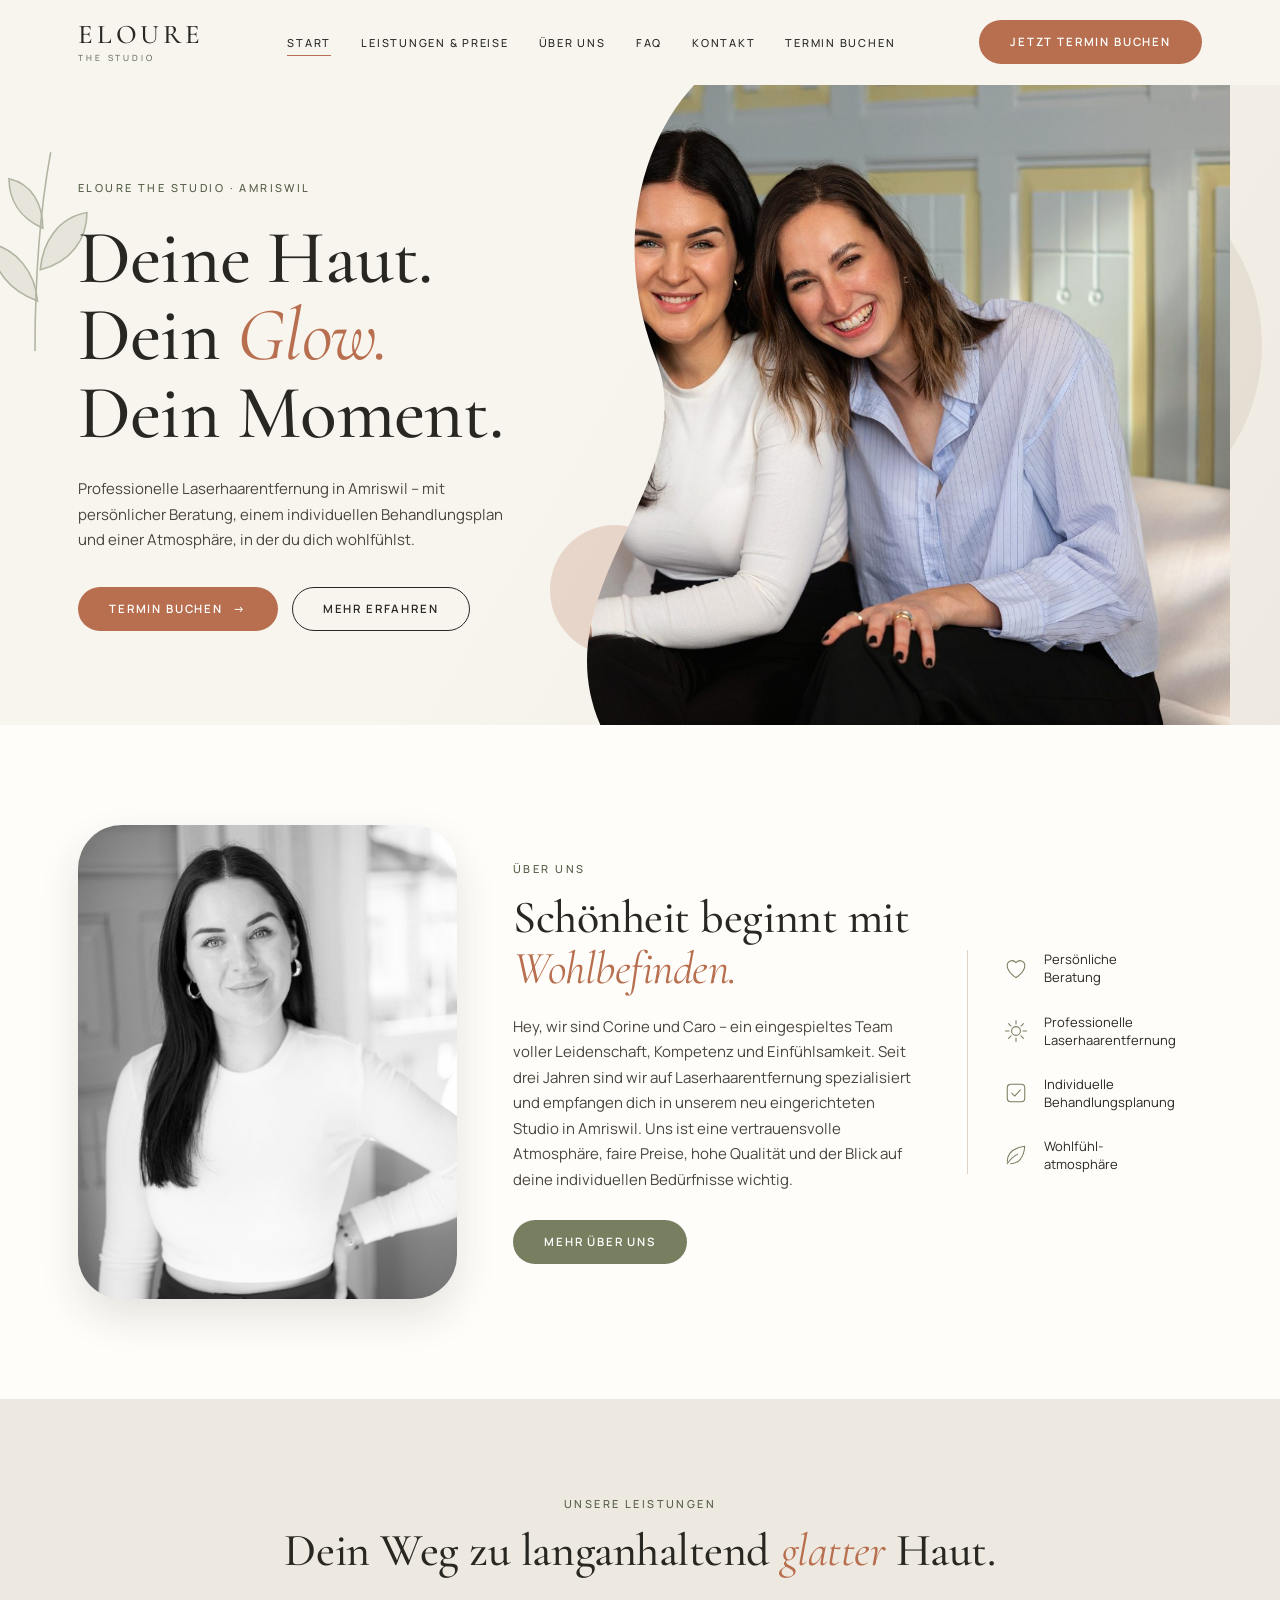
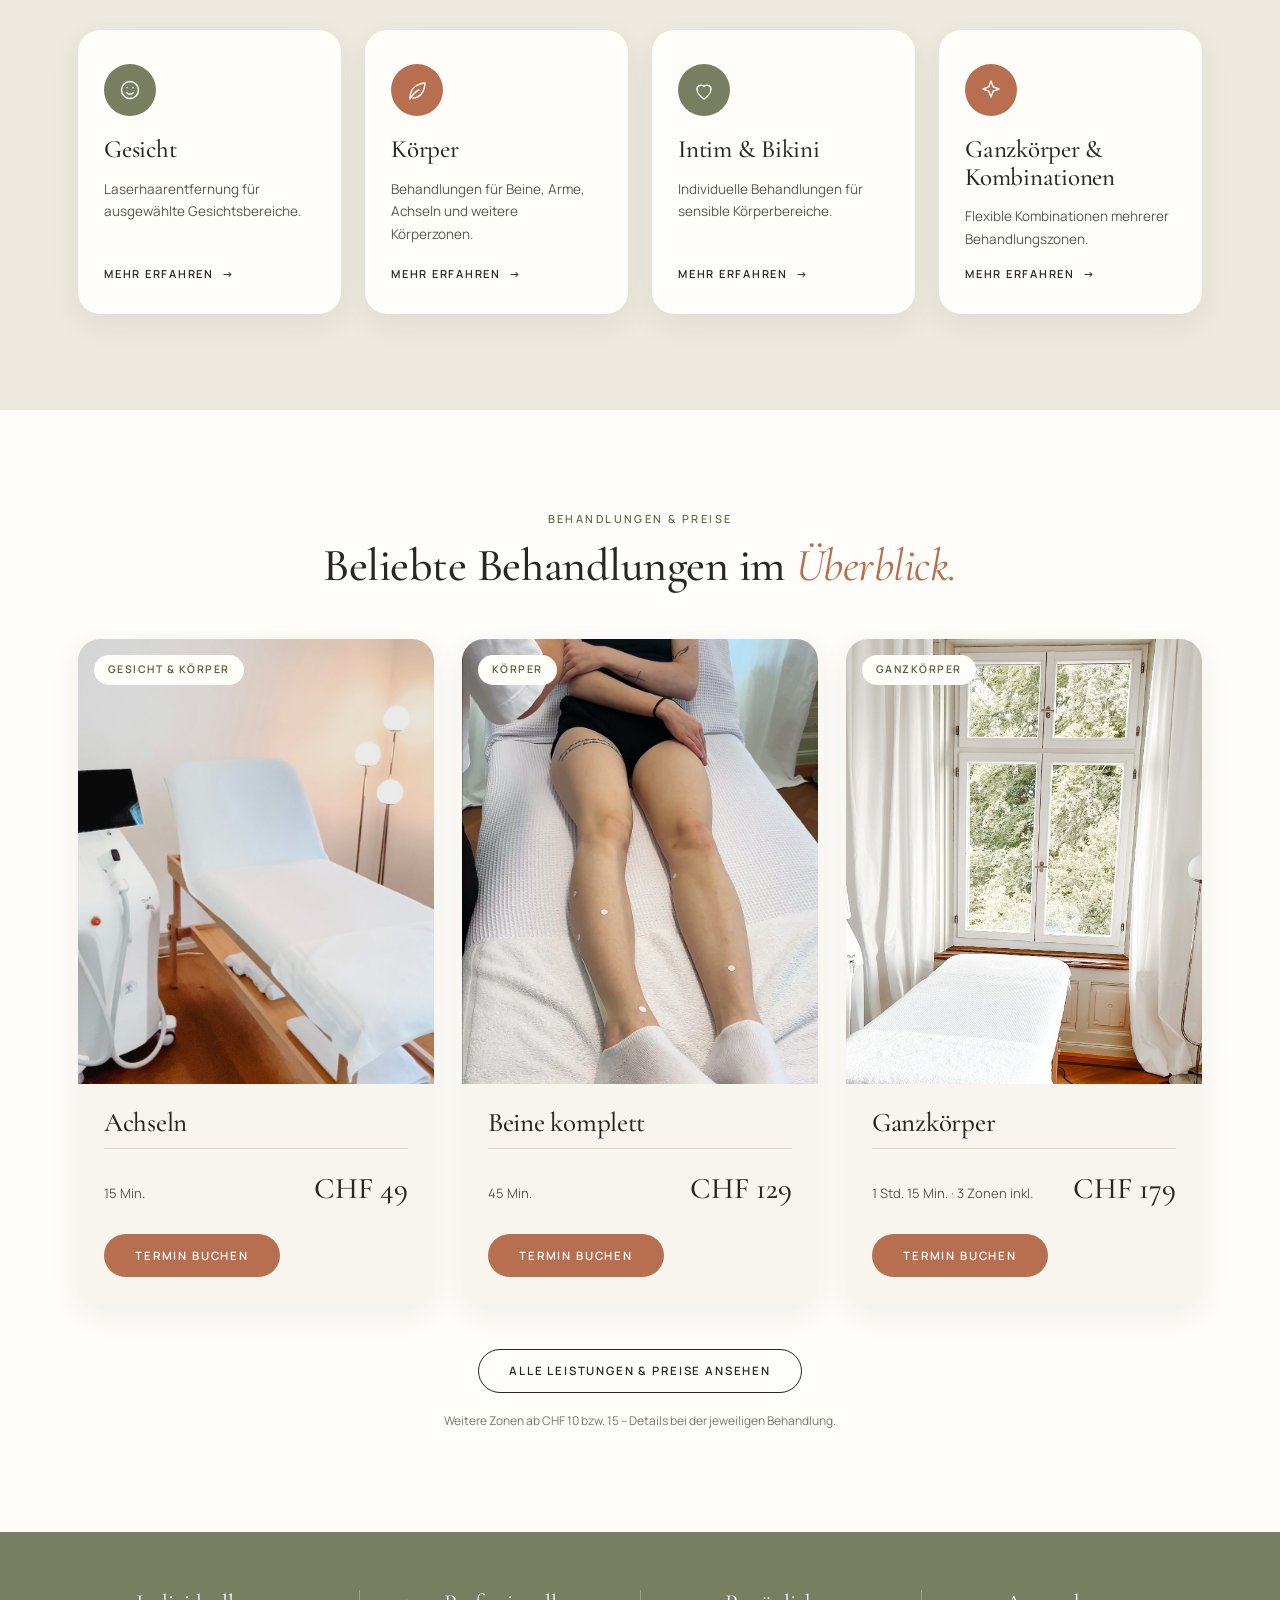
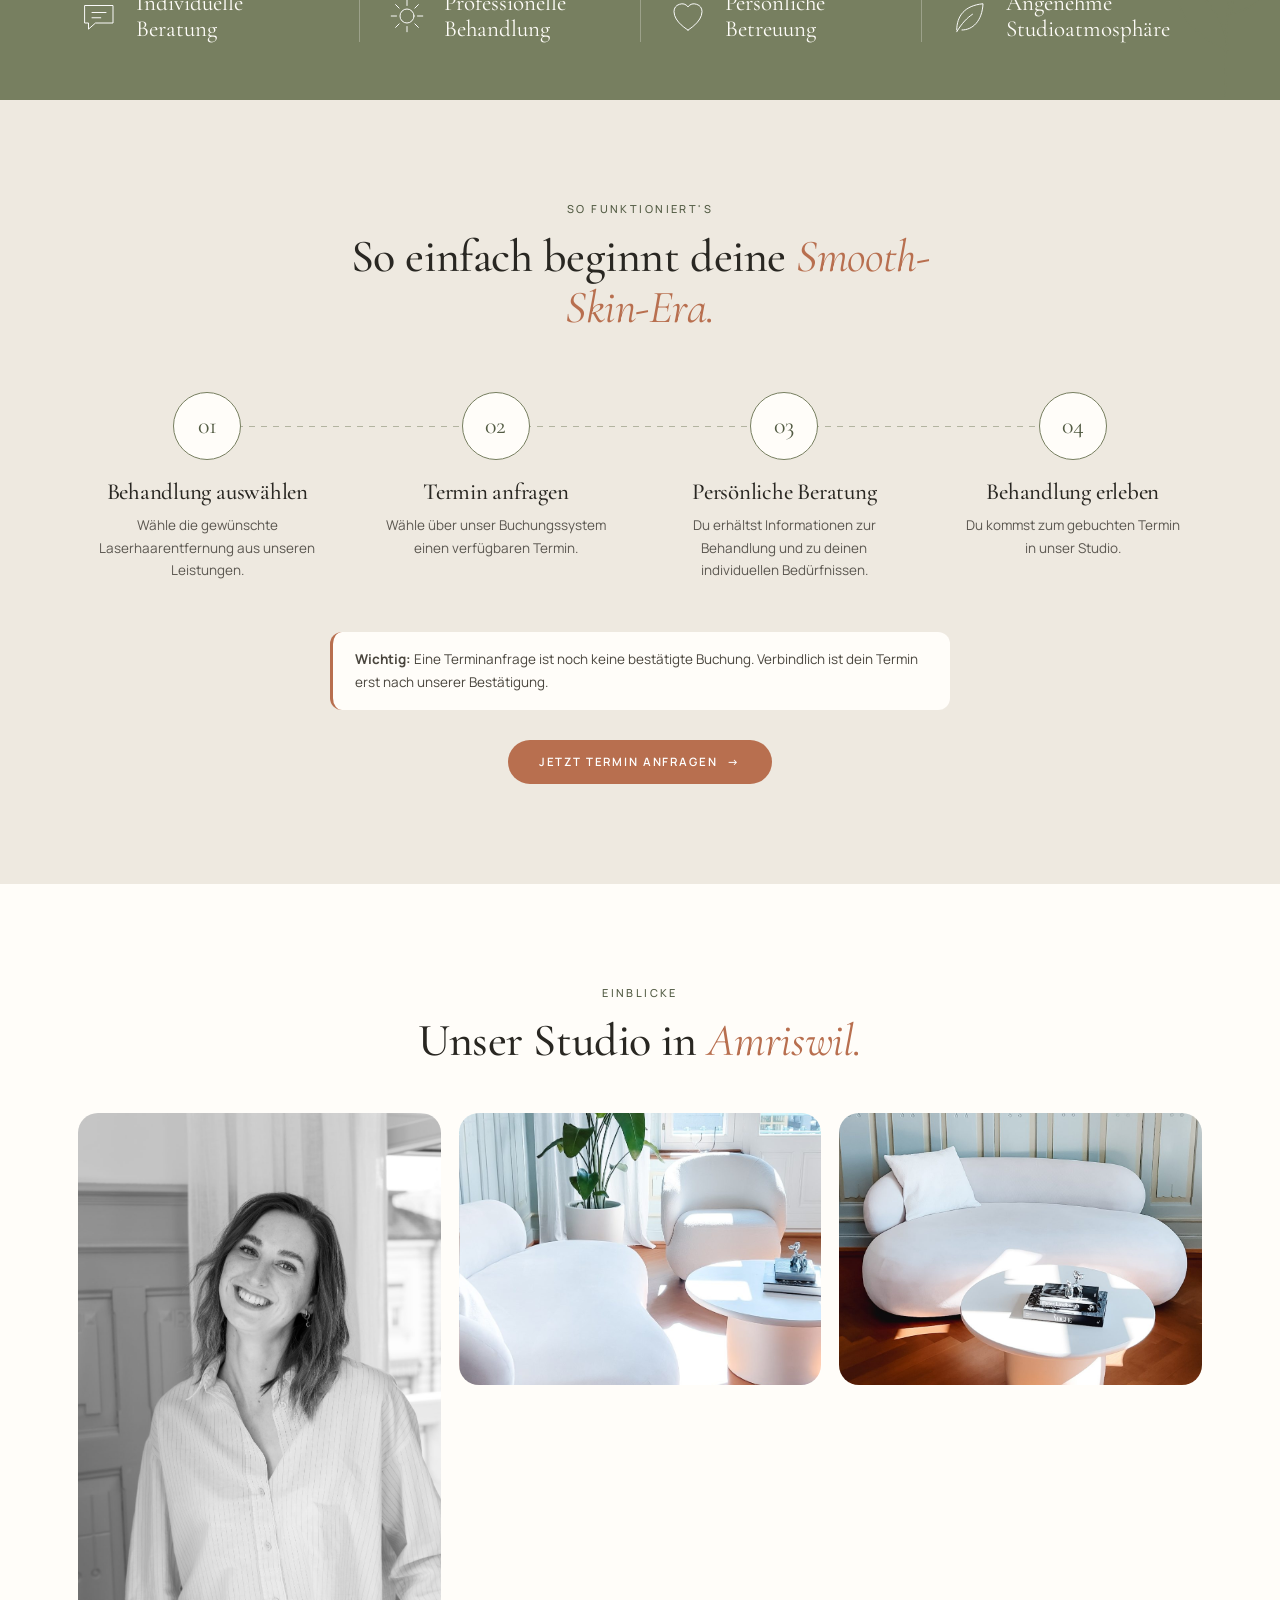
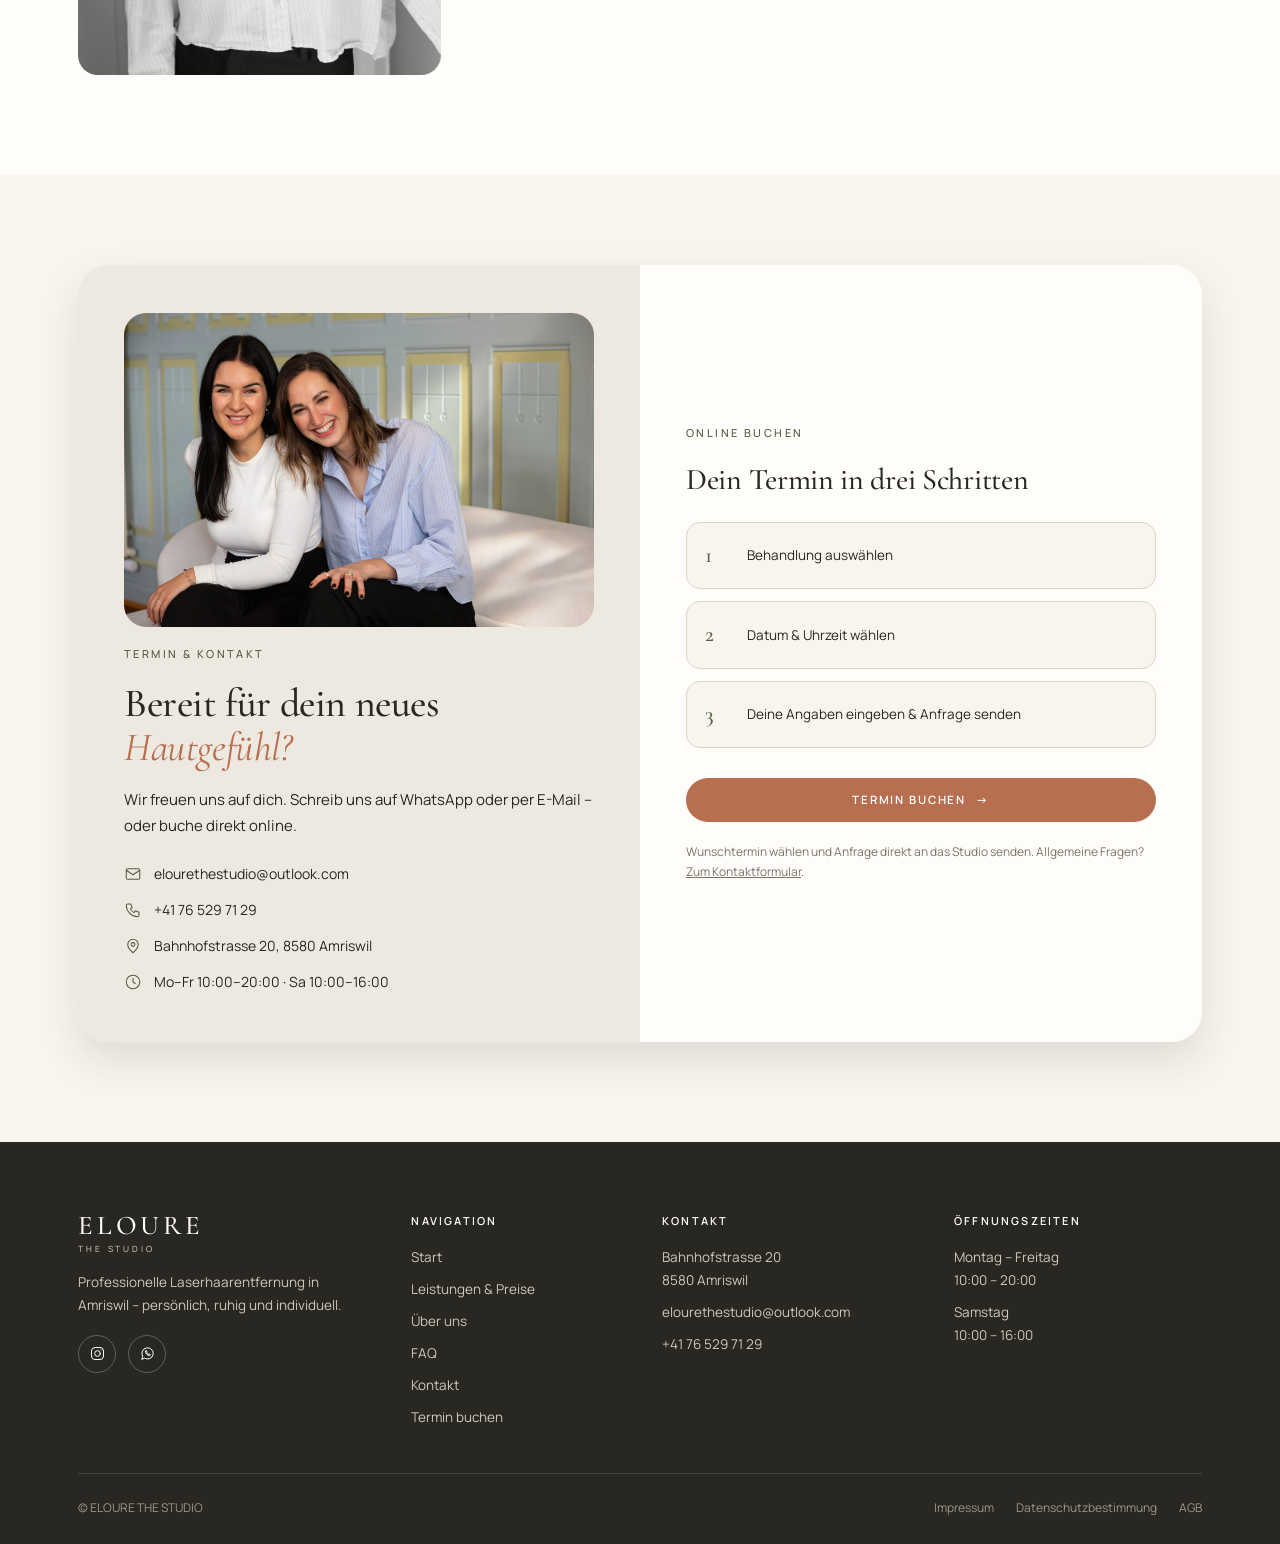
==== commit 5474d712: "Fix image cropping: per-photo focal points and native-ratio frames Co-Authored-By: Claude Sonnet 5.5" ====
--- a/index.html
+++ b/index.html
@@ -12,7 +12,7 @@
 <style>
 /* hero */
 .hero{position:relative;background:linear-gradient(120deg,var(--ivory) 45%,var(--cream));overflow:hidden}
-.hero .wrap{display:grid;grid-template-columns:1.05fr 1fr;align-items:center;min-height:640px;gap:20px}
+.hero .wrap{display:grid;grid-template-columns:.9fr 1.25fr;align-items:center;min-height:640px;gap:20px}
 .hero-copy{padding:70px 0;position:relative;z-index:2}
 .hero h1{font-size:clamp(44px,6vw,76px);margin:22px 0 24px;line-height:1.02}
 .hero h1 .line{display:block;overflow:hidden}
@@ -36,7 +36,7 @@
 .about{background:var(--white);padding:100px 0}
 .about .wrap{display:grid;grid-template-columns:1fr 1.05fr .62fr;gap:56px;align-items:center}
 .about-img{position:relative}
-.about-img .photo{aspect-ratio:1/1.02;border-radius:44px 44px 44px 44px;background-size:cover;background-position:center;box-shadow:var(--shadow-lg)}
+.about-img .photo{aspect-ratio:4/5;border-radius:44px 44px 44px 44px;background-size:cover;background-position:center;box-shadow:var(--shadow-lg)}
 .about-img::before{content:"";position:absolute;left:-26px;bottom:-26px;width:170px;height:170px;border-radius:50%;background:var(--cream);z-index:-1}
 .about h2{margin:14px 0 20px}
 .about p{color:#4a463e;margin-bottom:28px}
@@ -63,7 +63,7 @@
 .pgrid{display:grid;grid-template-columns:repeat(3,1fr);gap:28px}
 .pcard{background:var(--ivory);border-radius:22px;overflow:hidden;box-shadow:var(--shadow);transition:transform .5s var(--ease),box-shadow .5s}
 .pcard:hover{transform:translateY(-6px);box-shadow:var(--shadow-lg)}
-.pimg{aspect-ratio:4/3;overflow:hidden;position:relative}
+.pimg{aspect-ratio:4/5;overflow:hidden;position:relative}
 .pimg div{position:absolute;inset:0;background-size:cover;background-position:center;transition:transform 1.1s var(--ease)}
 .pcard:hover .pimg div{transform:scale(1.06)}
 .pimg .tag{position:absolute;left:16px;top:16px;z-index:2;background:var(--white);border-radius:999px;padding:6px 14px;font-size:10.5px;letter-spacing:.14em;text-transform:uppercase;font-weight:600;color:var(--olive-deep)}
@@ -111,7 +111,7 @@
 .contact{background:var(--ivory);padding:90px 0 100px}
 .cbox{display:grid;grid-template-columns:1fr 1fr;background:var(--white);border-radius:30px;overflow:hidden;box-shadow:var(--shadow-lg)}
 .cleft{background:var(--cream);padding:48px 46px;display:flex;flex-direction:column;gap:18px;position:relative}
-.cleft .photo{height:210px;border-radius:22px;background-size:cover;background-position:center}
+.cleft .photo{aspect-ratio:3/2;border-radius:22px;background-size:cover;background-position:center}
 .cleft h2{font-size:clamp(30px,3.4vw,40px)}
 .cd{display:grid;gap:12px;font-size:14px;margin-top:6px}
 .cd div{display:flex;gap:12px;align-items:flex-start}
--- a/assets/site.css
+++ b/assets/site.css
@@ -55,7 +55,7 @@
 .phero .blob{position:absolute;border-radius:50%;background:var(--beige);opacity:.5;right:-90px;top:-60px;width:360px;height:360px;animation:float 9s ease-in-out infinite}
 .phero .blob.b2{width:120px;height:120px;right:240px;top:auto;bottom:-30px;background:var(--terra);opacity:.18;animation-delay:-3s}
 .phero.has-img .wrap{display:grid;grid-template-columns:1.15fr .85fr;gap:56px;align-items:center}
-.phero-img{aspect-ratio:4/4.4;border-radius:44px 44px 44px 160px;box-shadow:var(--shadow-lg);max-height:440px;width:100%}
+.phero-img{aspect-ratio:var(--ar,4/5);border-radius:44px 44px 44px 160px;box-shadow:var(--shadow-lg);width:100%}
 @media(max-width:980px){.phero.has-img .wrap{grid-template-columns:1fr;gap:34px}.phero-img{aspect-ratio:4/3;border-radius:34px 34px 34px 90px}}
 .crumbs{font-size:11px;letter-spacing:.16em;text-transform:uppercase;color:#7a756b}
 .crumbs a:hover{color:var(--terra)}
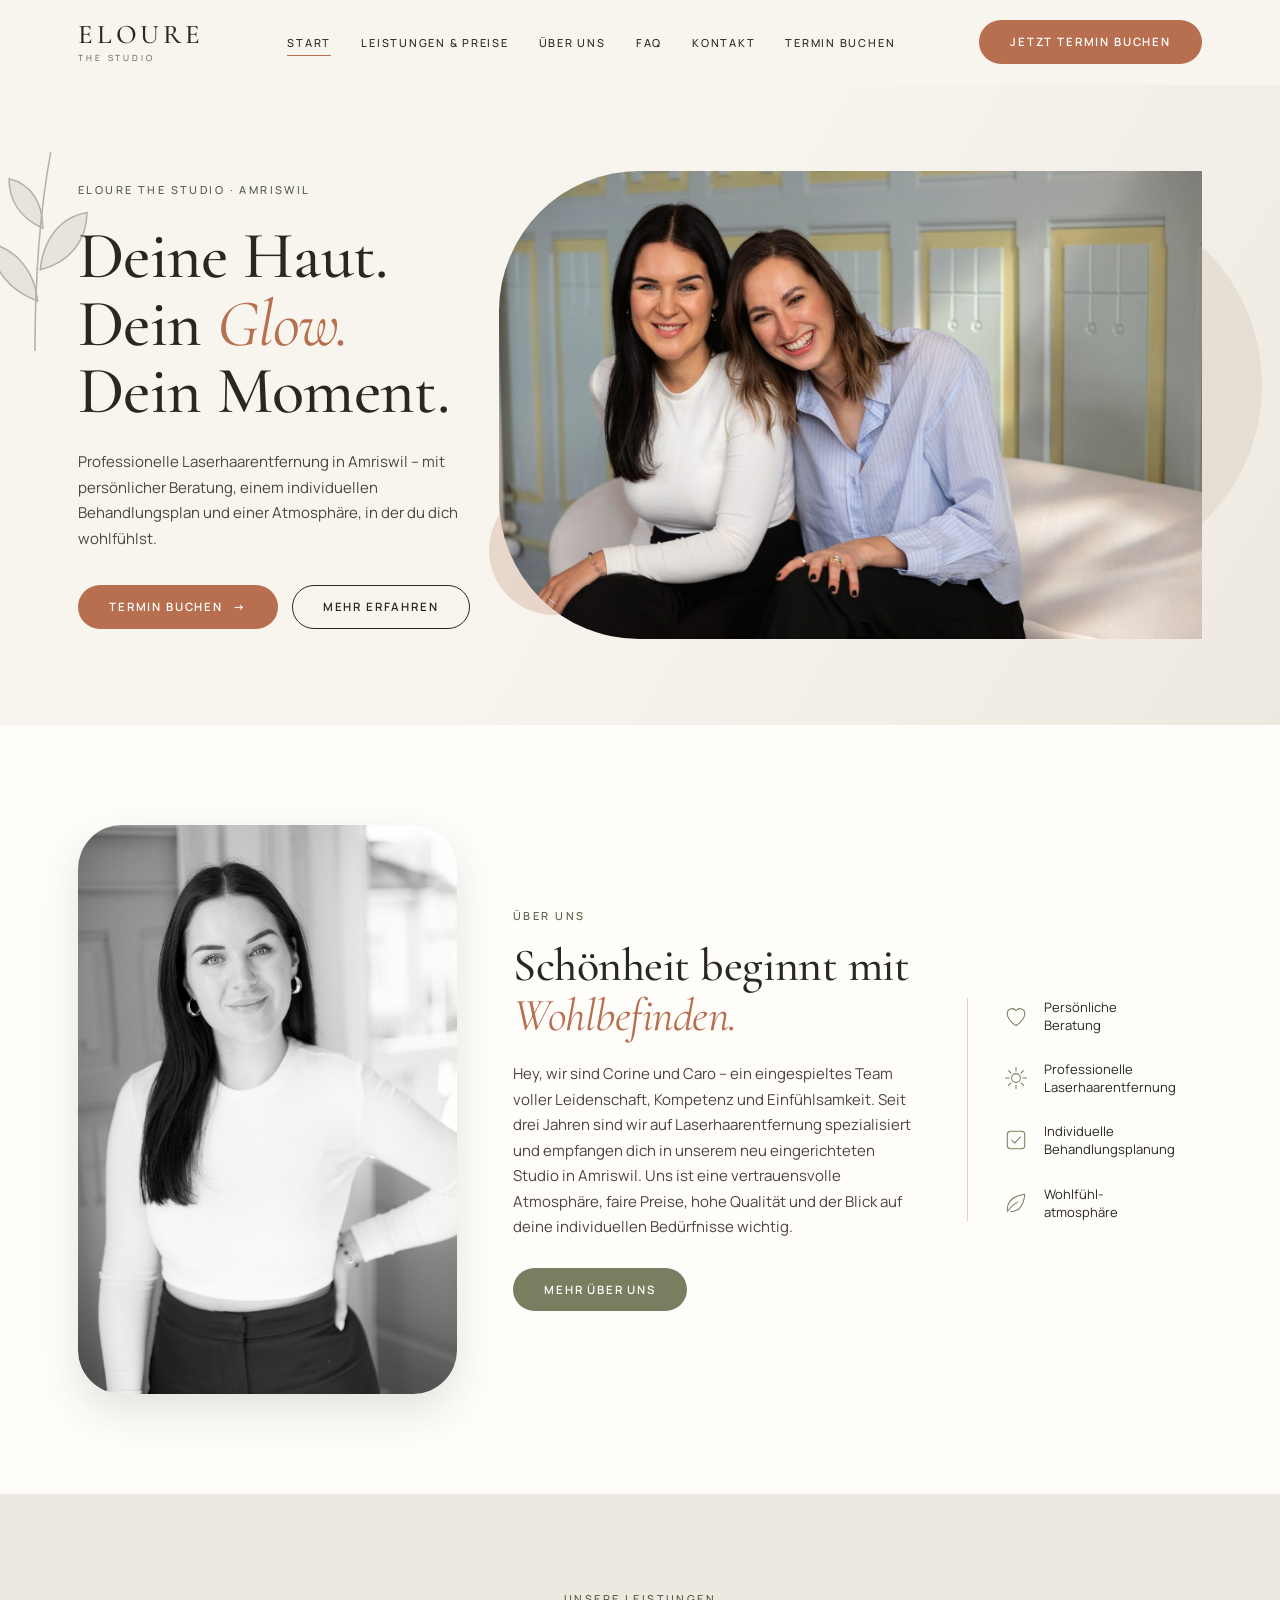
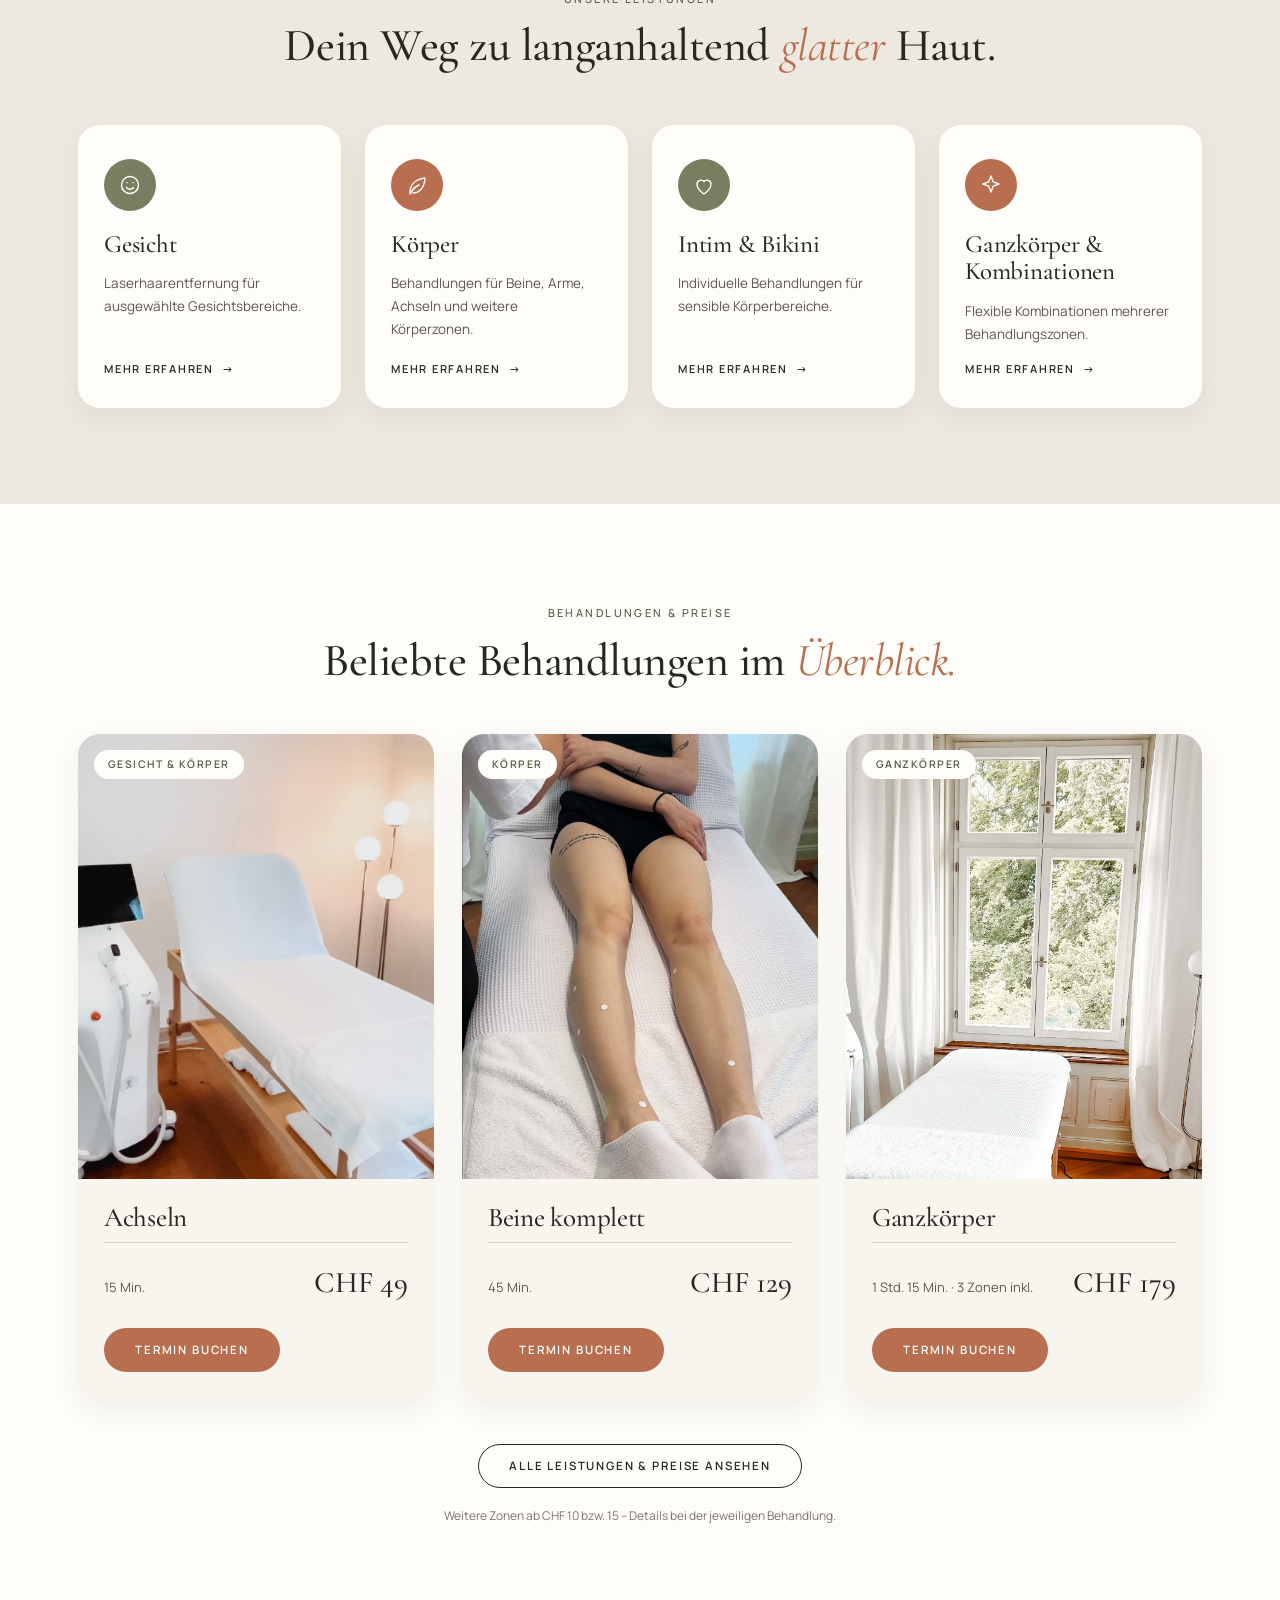
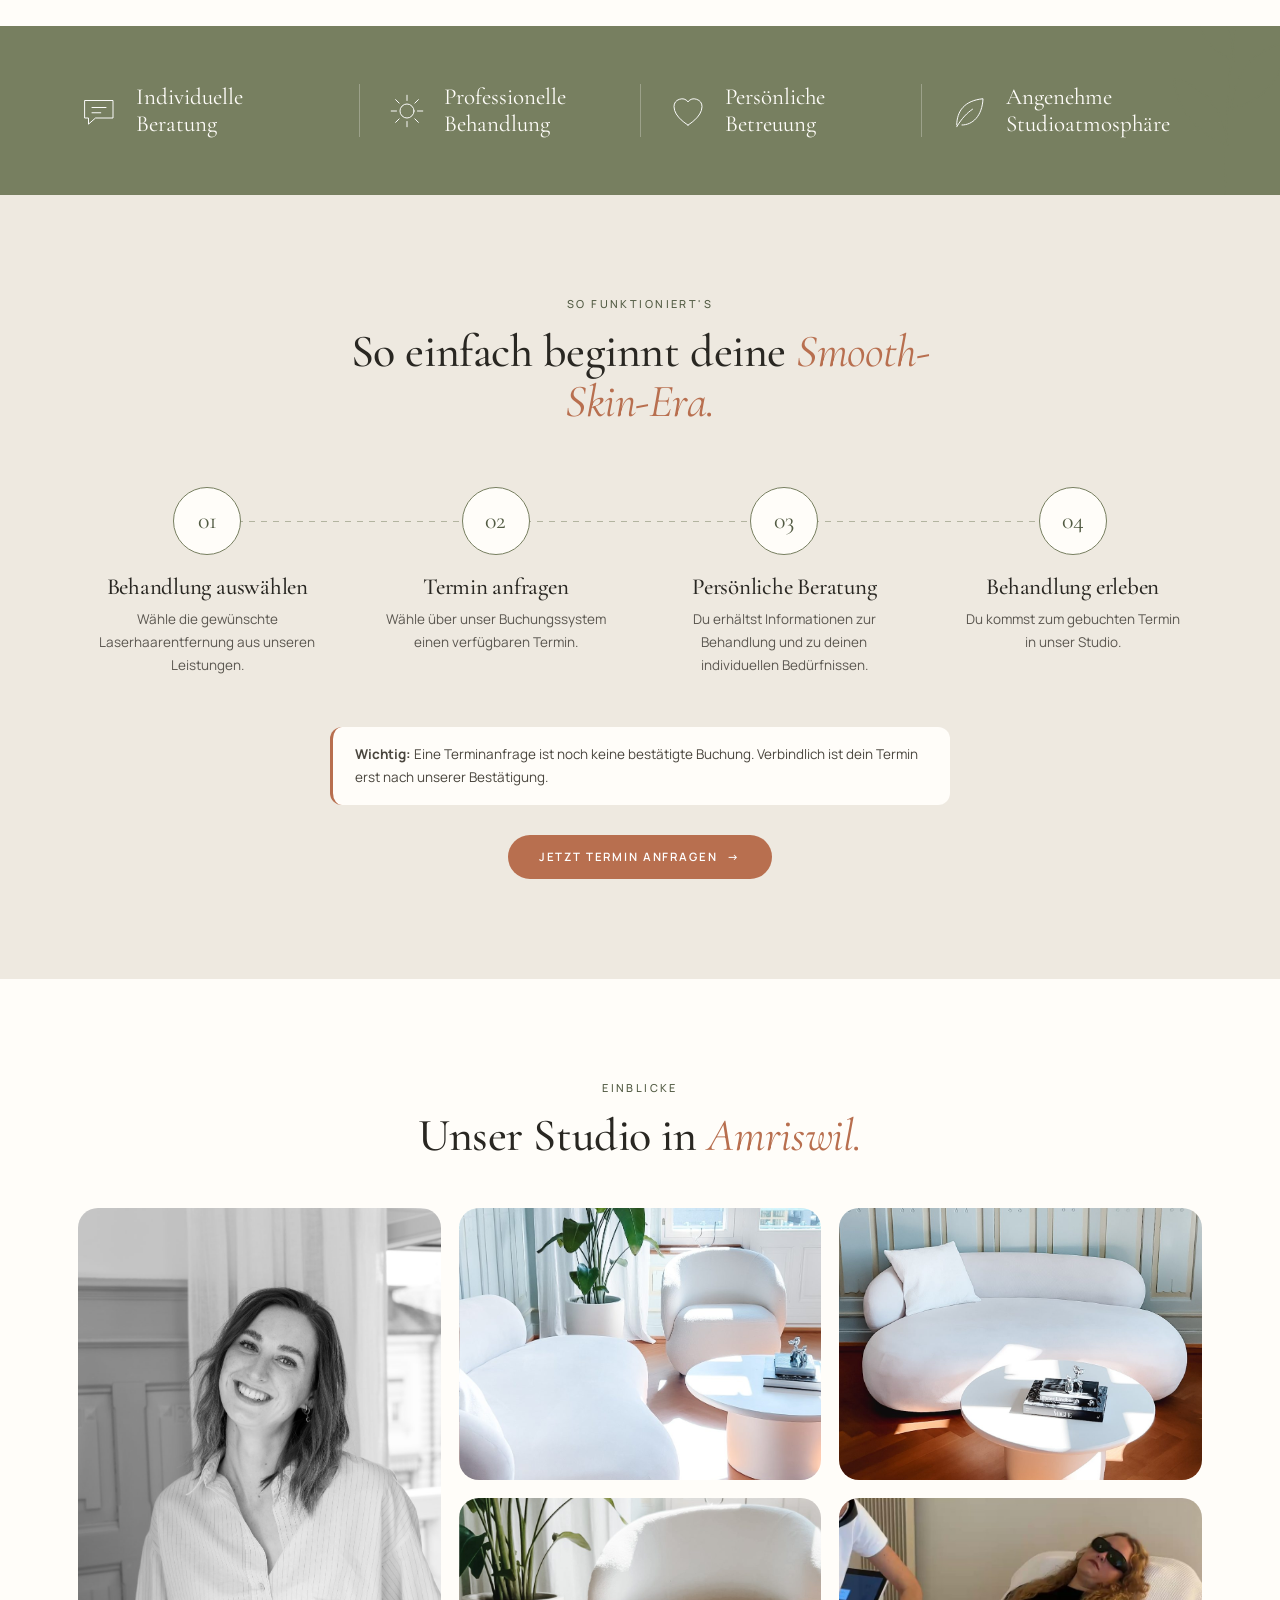
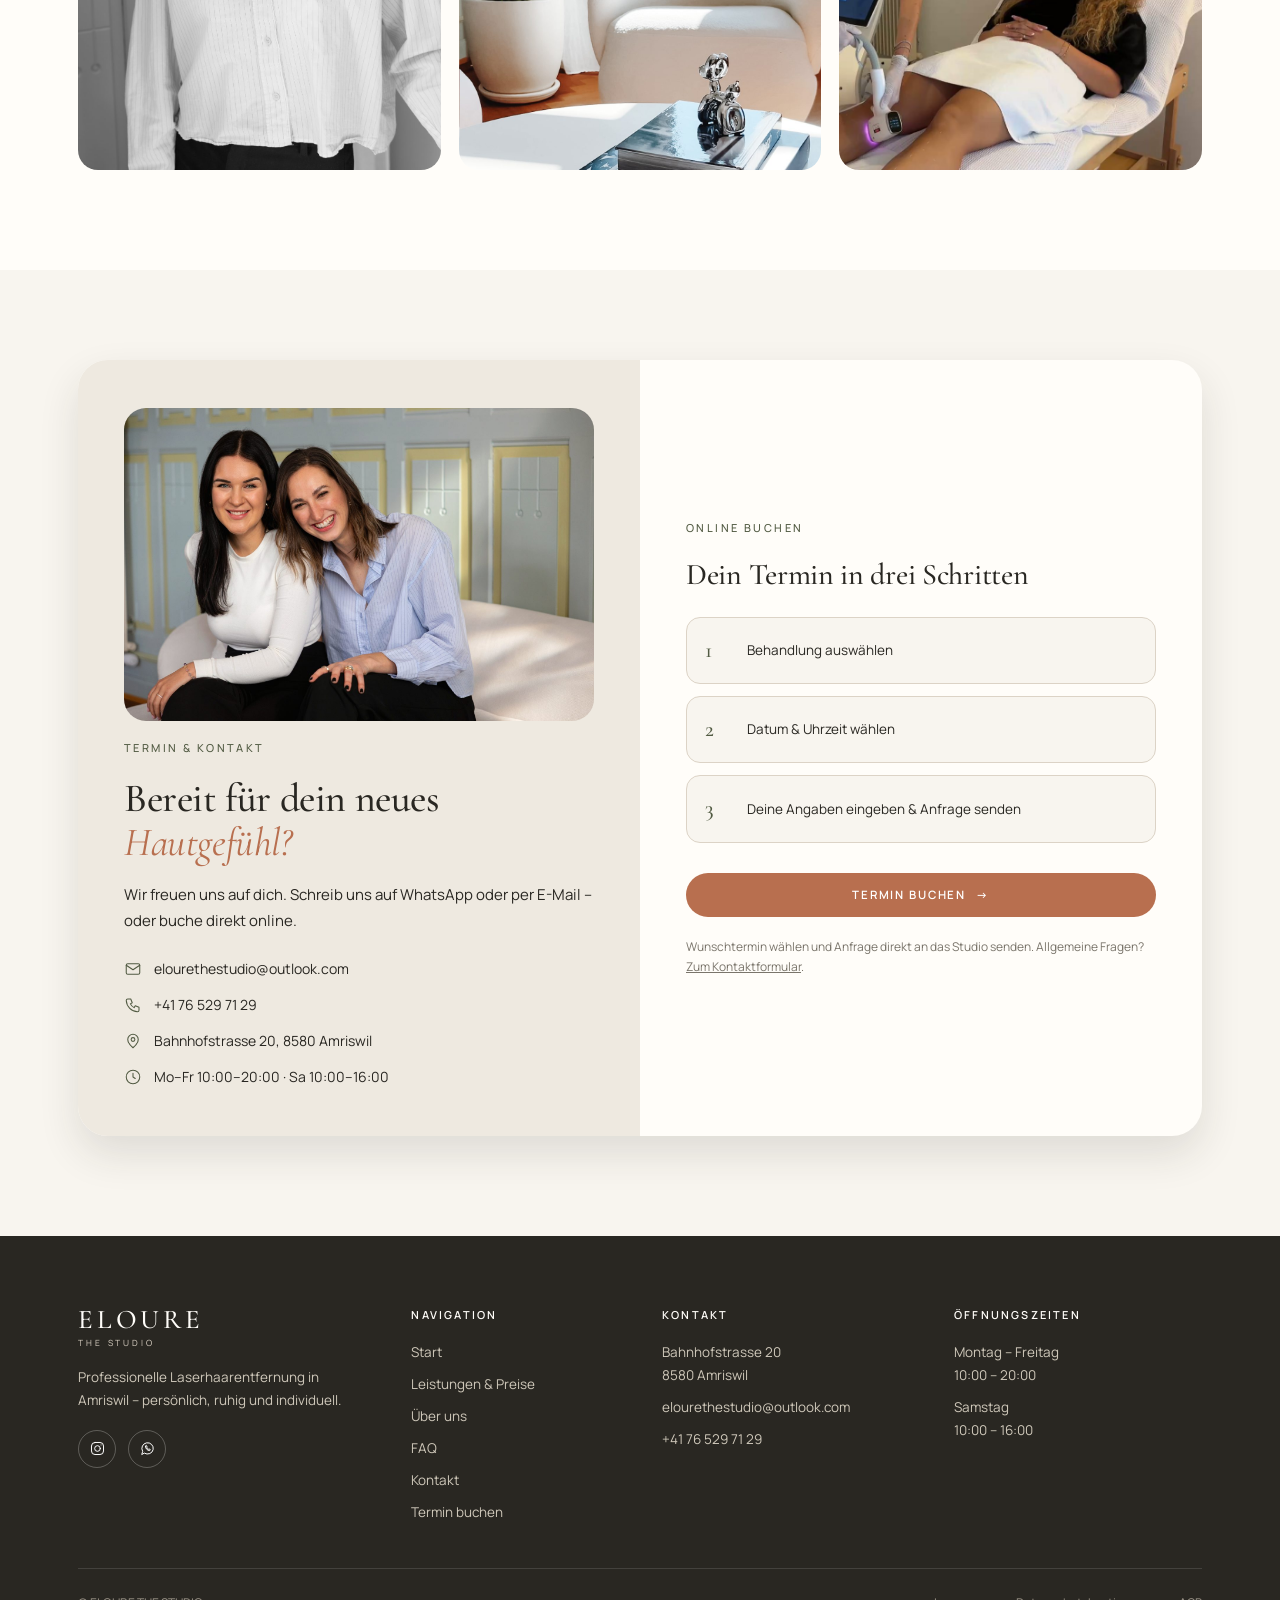
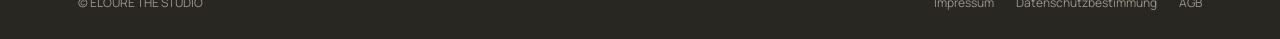
==== commit ac6fc6e2: "Show hero and about photos uncropped at native aspect ratio Co-Authored-By: Claude Sonnet 5.5 <norep" ====
--- a/index.html
+++ b/index.html
@@ -12,22 +12,22 @@
 <style>
 /* hero */
 .hero{position:relative;background:linear-gradient(120deg,var(--ivory) 45%,var(--cream));overflow:hidden}
-.hero .wrap{display:grid;grid-template-columns:.9fr 1.25fr;align-items:center;min-height:640px;gap:20px}
+.hero .wrap{display:grid;grid-template-columns:.8fr 1.4fr;align-items:center;min-height:640px;gap:20px}
 .hero-copy{padding:70px 0;position:relative;z-index:2}
-.hero h1{font-size:clamp(44px,6vw,76px);margin:22px 0 24px;line-height:1.02}
+.hero h1{font-size:clamp(44px,5.2vw,68px);margin:22px 0 24px;line-height:1.02}
 .hero h1 .line{display:block;overflow:hidden}
 .hero h1 .line>span{display:block;transform:translateY(105%);animation:rise 1.1s var(--ease) forwards}
 .hero h1 .line:nth-child(2)>span{animation-delay:.12s}.hero h1 .line:nth-child(3)>span{animation-delay:.24s}
 @keyframes rise{to{transform:none}}
 .hero p.lead{max-width:440px;color:#4a463e;margin-bottom:34px}
 .hero .btns{display:flex;gap:14px;flex-wrap:wrap}
-.hero-visual{position:relative;height:100%;min-height:560px;opacity:0;transform:translateY(26px);animation:fadeUp 1.3s .3s var(--ease) forwards}
+.hero-visual{position:relative;display:flex;align-items:center;min-height:560px;opacity:0;transform:translateY(26px);animation:fadeUp 1.3s .3s var(--ease) forwards}
 @keyframes fadeUp{to{opacity:1;transform:none}}
 .blob{position:absolute;border-radius:50%;background:var(--beige);opacity:.55;animation:float 9s ease-in-out infinite}
 .blob.b1{width:380px;height:380px;right:-60px;top:70px}
 .blob.b2{width:130px;height:130px;left:-10px;bottom:70px;background:var(--terra);opacity:.22;animation-delay:-3s}
 @keyframes float{50%{transform:translateY(-14px)}}
-.hero-img{position:absolute;inset:0 -28px 0 0;clip-path:url(#heroMask);-webkit-clip-path:url(#heroMask);background-size:cover;background-position:center}
+.hero-img{position:relative;z-index:1;width:calc(100% + 28px);aspect-ratio:3/2;border-radius:140px 0 0 140px;background-size:cover;background-position:center}
 .leaf{position:absolute;opacity:.55;pointer-events:none}
 .hero .leaf{left:-30px;top:60px;width:130px;animation:sway 8s ease-in-out infinite;transform-origin:bottom}
 @keyframes sway{50%{transform:rotate(4deg)}}
@@ -36,7 +36,7 @@
 .about{background:var(--white);padding:100px 0}
 .about .wrap{display:grid;grid-template-columns:1fr 1.05fr .62fr;gap:56px;align-items:center}
 .about-img{position:relative}
-.about-img .photo{aspect-ratio:4/5;border-radius:44px 44px 44px 44px;background-size:cover;background-position:center;box-shadow:var(--shadow-lg)}
+.about-img .photo{aspect-ratio:2/3;border-radius:44px 44px 44px 44px;background-size:cover;background-position:center;box-shadow:var(--shadow-lg)}
 .about-img::before{content:"";position:absolute;left:-26px;bottom:-26px;width:170px;height:170px;border-radius:50%;background:var(--cream);z-index:-1}
 .about h2{margin:14px 0 20px}
 .about p{color:#4a463e;margin-bottom:28px}
@@ -127,8 +127,9 @@
 @media(max-width:980px){
   .hero .wrap{grid-template-columns:1fr;min-height:0;gap:0}
   .hero-copy{padding:46px 0 24px}
-  .hero-visual{min-height:440px;margin:0 -28px}
-  .hero-img{inset:0}
+  .hero-visual{min-height:0;margin:0 -28px;padding-bottom:20px}
+  .hero-img{width:100%;border-radius:90px 0 0 0}
+  .about-img{max-width:380px;margin:0 auto;width:100%}
   .about .wrap{grid-template-columns:1fr;gap:40px}
   .hl{border-left:0;padding-left:0;border-top:1px solid var(--beige);padding-top:30px;grid-template-columns:1fr 1fr}
   .cards{grid-template-columns:1fr 1fr}
